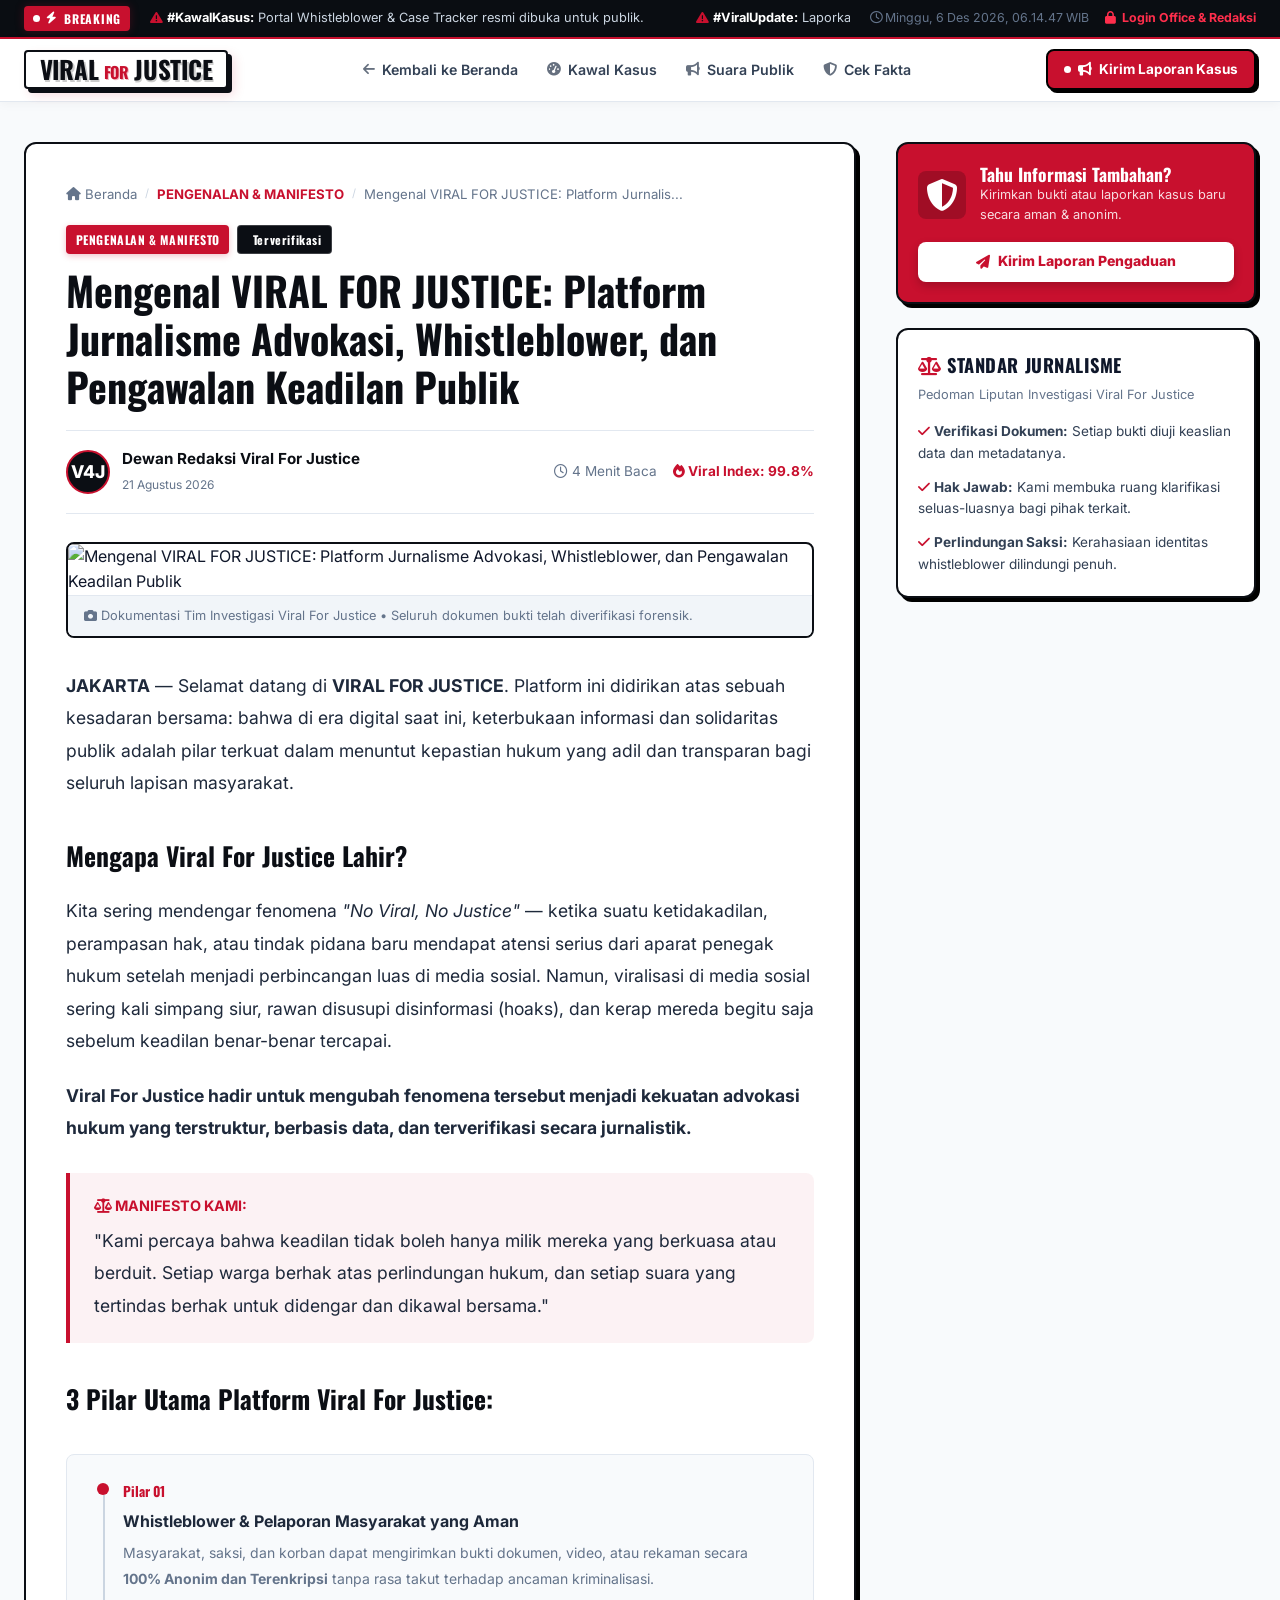
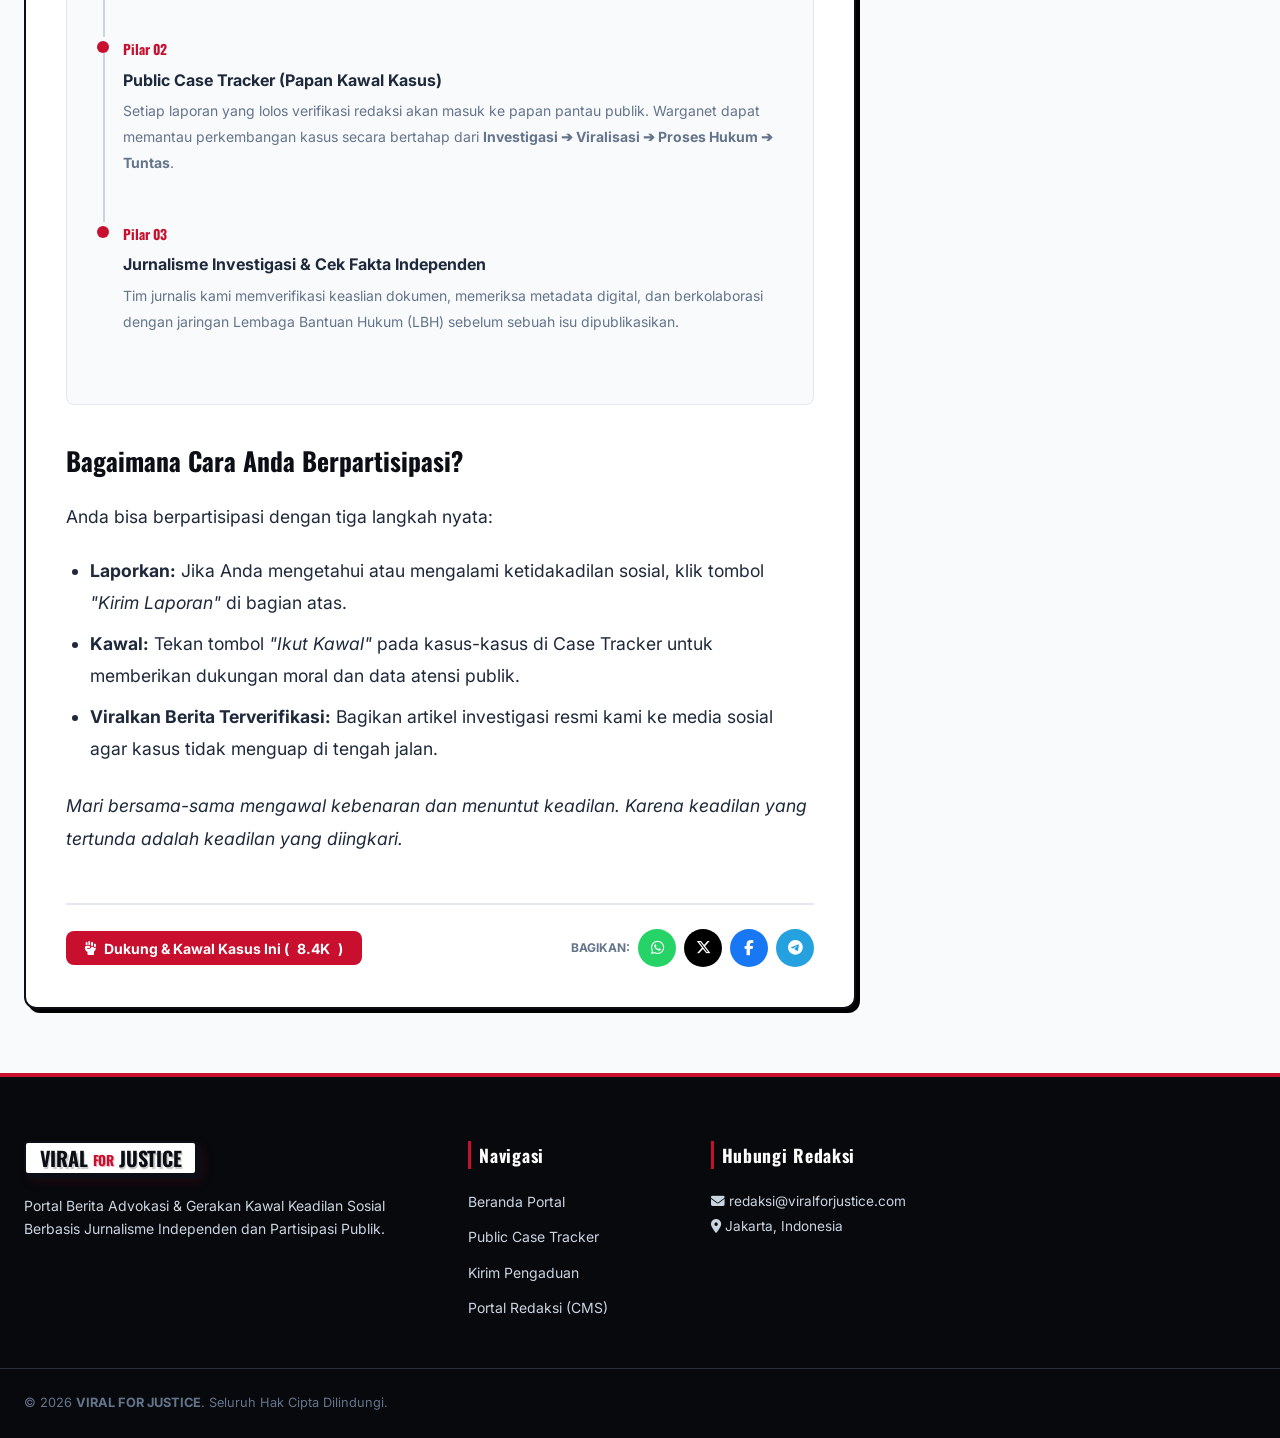
==== article.html @ a9af0575 "feat: Initial release Viral For Justice platform" ====
<!DOCTYPE html>
<html lang="id">
<head>
  <meta charset="UTF-8">
  <meta name="viewport" content="width=device-width, initial-scale=1.0">
  <meta id="metaDesc" name="description" content="VIRAL FOR JUSTICE - Platform Jurnalisme Advokasi dan Pengawalan Keadilan Publik.">
  <meta id="metaKeywords" name="keywords" content="viral for justice, berita hukum, kawal kasus, investigasi, keadilan">
  <meta name="robots" content="index, follow, max-image-preview:large">
  
  <!-- Open Graph / Social Sharing -->
  <meta id="ogTitle" property="og:title" content="Berita - VIRAL FOR JUSTICE">
  <meta id="ogDesc" property="og:description" content="Platform Jurnalisme Advokasi dan Pengawalan Keadilan Publik.">
  <meta id="ogImage" property="og:image" content="https://images.unsplash.com/photo-1589829545856-d10d557cf95f?auto=format&fit=crop&w=1200&q=80">
  <meta property="og:type" content="article">
  <meta id="ogUrl" property="og:url" content="https://viralforjustice.com/article.html">

  <title id="pageTitle">Memuat Berita... | VIRAL FOR JUSTICE</title>
  
  <!-- Google Fonts -->
  <link rel="preconnect" href="https://fonts.googleapis.com">
  <link rel="preconnect" href="https://fonts.gstatic.com" crossorigin>
  <link href="https://fonts.googleapis.com/css2?family=Cabinet+Grotesk:wght@800;900&family=Inter:wght@400;500;600;700&family=Oswald:wght@600;700&family=Space+Grotesk:wght@700&family=JetBrains+Mono:wght@500;700&display=swap" rel="stylesheet">
  
  <!-- FontAwesome Icons -->
  <link rel="stylesheet" href="https://cdnjs.cloudflare.com/ajax/libs/font-awesome/6.5.1/css/all.min.css">
  
  <!-- Custom Stylesheet -->
  <link rel="stylesheet" href="style.css">
  <style>
    /* Dedicated Single Article Page Styles */
    .article-page-layout {
      padding: 2.5rem 0 4rem;
    }
    .article-grid-container {
      display: grid;
      grid-template-columns: 1fr 360px;
      gap: 2.5rem;
      align-items: start;
    }
    .article-main-card {
      background: #FFFFFF;
      border: 2px solid var(--color-black);
      border-radius: var(--radius-lg);
      box-shadow: var(--shadow-3d);
      padding: 2.5rem;
      overflow: hidden;
    }
    .breadcrumb-row {
      display: flex;
      align-items: center;
      gap: 0.5rem;
      font-size: 0.825rem;
      color: var(--color-gray-500);
      margin-bottom: 1.25rem;
    }
    .breadcrumb-row a:hover { color: var(--color-crimson); }
    .breadcrumb-sep { font-size: 0.7rem; color: var(--color-gray-300); }
    
    .article-header h1 {
      font-family: var(--font-heading);
      font-size: 2.5rem;
      font-weight: 800;
      line-height: 1.2;
      color: var(--color-black);
      margin: 0.75rem 0 1.25rem;
    }
    .article-meta-bar {
      display: flex;
      flex-wrap: wrap;
      justify-content: space-between;
      align-items: center;
      padding: 1rem 0;
      border-top: 1px solid var(--color-light-border);
      border-bottom: 1px solid var(--color-light-border);
      margin-bottom: 1.75rem;
      gap: 1rem;
    }
    .author-badge {
      display: flex;
      align-items: center;
      gap: 0.75rem;
    }
    .author-avatar {
      width: 44px;
      height: 44px;
      border-radius: 50%;
      background: var(--color-black);
      color: #FFFFFF;
      display: flex;
      align-items: center;
      justify-content: center;
      font-weight: 800;
      font-size: 1.1rem;
      border: 2px solid var(--color-crimson);
    }
    .article-featured-media {
      margin-bottom: 2rem;
      border-radius: var(--radius-md);
      overflow: hidden;
      border: 2px solid var(--color-black);
    }
    .article-featured-media img {
      width: 100%;
      max-height: 520px;
      object-fit: cover;
    }
    .article-media-caption {
      background: var(--color-gray-100);
      padding: 0.6rem 1rem;
      font-size: 0.8rem;
      color: var(--color-gray-500);
      border-top: 1px solid var(--color-light-border);
    }
    .article-body-text {
      font-size: 1.1rem;
      line-height: 1.85;
      color: #1E293B;
    }
    .article-body-text p { margin-bottom: 1.35rem; }
    .article-body-text h3 {
      font-family: var(--font-heading);
      font-size: 1.6rem;
      font-weight: 700;
      color: var(--color-black);
      margin: 2rem 0 1rem;
    }
    .article-body-text ul {
      margin: 1rem 0 1.5rem 1.5rem;
    }
    .article-body-text li {
      margin-bottom: 0.5rem;
    }
    .article-action-footer {
      margin-top: 3rem;
      padding-top: 1.5rem;
      border-top: 2px solid var(--color-light-border);
      display: flex;
      justify-content: space-between;
      align-items: center;
      flex-wrap: wrap;
      gap: 1rem;
    }
    .share-pill-group {
      display: flex;
      align-items: center;
      gap: 0.5rem;
    }
    .btn-share-social {
      width: 38px;
      height: 38px;
      border-radius: 50%;
      display: flex;
      align-items: center;
      justify-content: center;
      color: #FFFFFF;
      font-size: 0.95rem;
      transition: var(--transition);
    }
    .btn-share-social.wa { background: #25D366; }
    .btn-share-social.x { background: #000000; }
    .btn-share-social.fb { background: #1877F2; }
    .btn-share-social.tg { background: #24A1DE; }
    .btn-share-social:hover { transform: scale(1.1); }

    @media (max-width: 1024px) {
      .article-grid-container { grid-template-columns: 1fr; }
      .article-header h1 { font-size: 1.85rem; }
      .article-main-card { padding: 1.5rem; }
    }
  </style>
  
  <!-- Dynamic JSON-LD Structured Data Container -->
  <script id="articleSchema" type="application/ld+json"></script>
</head>
<body>

  <!-- Top Announcement / Breaking Ticker -->
  <div class="top-bar">
    <div class="container top-bar-content">
      <div class="breaking-badge">
        <span class="live-pulse"></span>
        <i class="fa-solid fa-bolt"></i> BREAKING
      </div>
      <div class="ticker-wrapper">
        <div class="ticker-track" id="tickerTrack">
          <span class="ticker-item"><i class="fa-solid fa-triangle-exclamation text-crimson"></i> <strong>#KawalKasus:</strong> Portal Whistleblower & Case Tracker resmi dibuka untuk publik.</span>
          <span class="ticker-item"><i class="fa-solid fa-triangle-exclamation text-crimson"></i> <strong>#ViralUpdate:</strong> Laporkan dugaan pelanggaran hukum di sekitar Anda secara aman dan anonim.</span>
        </div>
      </div>
      <div class="top-bar-actions" style="display: flex; align-items: center; gap: 1rem;">
        <span class="date-time" id="liveDateTime"><i class="fa-regular fa-clock"></i> Memuat...</span>
        <a href="login.html" style="color: var(--color-crimson-light); font-weight: 700; display: inline-flex; align-items: center; gap: 0.35rem;">
          <i class="fa-solid fa-lock"></i> Login Office & Redaksi
        </a>
      </div>
    </div>
  </div>

  <!-- Main Navigation Header -->
  <header class="main-header">
    <div class="container header-container">
      <div class="header-left">
        <button class="mobile-toggle" id="mobileMenuBtn" aria-label="Buka Menu">
          <i class="fa-solid fa-bars-staggered"></i>
        </button>

        <a href="index.html" class="brand-logo" title="Kembali ke Beranda">
          <div class="logo-box-3d">
            <div class="logo-text">
              <span class="word-viral">VIRAL</span>
              <span class="word-for">FOR</span>
              <span class="word-justice">JUSTICE</span>
            </div>
          </div>
        </a>
      </div>

      <nav class="nav-menu" id="navMenu">
        <ul class="nav-list">
          <li><a href="index.html" class="nav-link"><i class="fa-solid fa-arrow-left"></i> Kembali ke Beranda</a></li>
          <li><a href="index.html#caseTrackerSection" class="nav-link"><i class="fa-solid fa-gauge-high"></i> Kawal Kasus</a></li>
          <li><a href="index.html#suaraWargaSection" class="nav-link"><i class="fa-solid fa-bullhorn"></i> Suara Publik</a></li>
          <li><a href="index.html#cekFaktaSection" class="nav-link"><i class="fa-solid fa-shield-halved"></i> Cek Fakta</a></li>
        </ul>
      </nav>

      <div class="header-right">
        <a href="index.html#suaraWargaSection" class="btn btn-report">
          <span class="pulse-dot"></span>
          <i class="fa-solid fa-bullhorn"></i> <span>Kirim Laporan Kasus</span>
        </a>
      </div>
    </div>
  </header>

  <!-- Single Article Main Section -->
  <main class="article-page-layout">
    <div class="container">
      <div class="article-grid-container">
        
        <!-- Left: Article Content -->
        <article class="article-main-card" id="articleContainer">
          
          <!-- Breadcrumb -->
          <div class="breadcrumb-row">
            <a href="index.html"><i class="fa-solid fa-house"></i> Beranda</a>
            <span class="breadcrumb-sep">/</span>
            <span id="breadcrumbCategory" class="text-crimson font-bold">Investigasi</span>
            <span class="breadcrumb-sep">/</span>
            <span id="breadcrumbTitle" class="text-muted">Memuat...</span>
          </div>

          <!-- Article Header -->
          <header class="article-header">
            <div style="display: flex; gap: 0.5rem; margin-bottom: 0.5rem;">
              <span class="badge-tag badge-red" id="articleCategoryBadge">LIPUTAN KHUSUS</span>
              <span class="badge-tag badge-black" id="articleUrgencyBadge"><i class="fa-solid fa-shield-check"></i> Terverifikasi</span>
            </div>
            <h1 id="articleTitle">Memuat Judul Berita...</h1>
          </header>

          <!-- Meta Author & Timestamp -->
          <div class="article-meta-bar">
            <div class="author-badge">
              <div class="author-avatar" id="authorAvatar">V4J</div>
              <div>
                <strong id="articleAuthor" style="color: var(--color-black); display: block; font-size: 0.95rem;">Tim Investigasi V4J</strong>
                <span class="text-xs text-muted" id="articleDate">21 Agustus 2026</span>
              </div>
            </div>
            <div style="display: flex; align-items: center; gap: 1rem; font-size: 0.85rem; color: var(--color-gray-500);">
              <span><i class="fa-regular fa-clock"></i> <span id="articleReadTime">5 Menit Baca</span></span>
              <span class="text-crimson font-bold"><i class="fa-solid fa-fire"></i> <span id="articleViralScore">Viral Index: 99%</span></span>
            </div>
          </div>

          <!-- Featured Main Image -->
          <div class="article-featured-media">
            <img id="articleImage" src="https://images.unsplash.com/photo-1589829545856-d10d557cf95f?auto=format&fit=crop&w=1200&q=80" alt="Foto Liputan Berita">
            <div class="article-media-caption">
              <i class="fa-solid fa-camera"></i> Dokumentasi Tim Investigasi Viral For Justice • Seluruh dokumen bukti telah diverifikasi forensik.
            </div>
          </div>

          <!-- Article Body -->
          <div class="article-body-text" id="articleBody">
            <p>Memuat isi artikel...</p>
          </div>

          <!-- Article Footer Action -->
          <div class="article-action-footer">
            <div style="display: flex; align-items: center; gap: 0.75rem;">
              <button class="btn btn-crimson" id="btnSupportArticle" onclick="handleSupportCurrentArticle()">
                <i class="fa-solid fa-hand-fist"></i> Dukung & Kawal Kasus Ini (<span id="supportCount">0</span>)
              </button>
            </div>

            <div class="share-pill-group">
              <span class="text-xs text-muted font-bold">BAGIKAN:</span>
              <a href="javascript:void(0)" class="btn-share-social wa" onclick="shareTo('wa')" title="Bagikan ke WhatsApp"><i class="fa-brands fa-whatsapp"></i></a>
              <a href="javascript:void(0)" class="btn-share-social x" onclick="shareTo('x')" title="Bagikan ke X / Twitter"><i class="fa-brands fa-x-twitter"></i></a>
              <a href="javascript:void(0)" class="btn-share-social fb" onclick="shareTo('fb')" title="Bagikan ke Facebook"><i class="fa-brands fa-facebook-f"></i></a>
              <a href="javascript:void(0)" class="btn-share-social tg" onclick="shareTo('tg')" title="Bagikan ke Telegram"><i class="fa-brands fa-telegram"></i></a>
            </div>
          </div>

        </article>

        <!-- Right: Sidebar -->
        <aside class="hero-sidebar">
          
          <!-- Whistleblower Card -->
          <div class="card whistleblower-banner">
            <div class="wb-content">
              <div class="wb-icon"><i class="fa-solid fa-shield-halved"></i></div>
              <div>
                <h4>Tahu Informasi Tambahan?</h4>
                <p>Kirimkan bukti atau laporkan kasus baru secara aman & anonim.</p>
              </div>
            </div>
            <a href="index.html#suaraWargaSection" class="btn btn-white-banner btn-block">
              <i class="fa-solid fa-paper-plane"></i> Kirim Laporan Pengaduan
            </a>
          </div>

          <!-- Redaksi Transparency Box -->
          <div class="card sidebar-box urgent-box">
            <div class="sidebar-header">
              <h3><i class="fa-solid fa-scale-balanced text-crimson"></i> STANDAR JURNALISME</h3>
            </div>
            <p class="sidebar-sub">Pedoman Liputan Investigasi Viral For Justice</p>
            <div style="font-size: 0.85rem; color: var(--color-gray-700); line-height: 1.6;">
              <p style="margin-bottom: 0.75rem;"><i class="fa-solid fa-check text-crimson"></i> <strong>Verifikasi Dokumen:</strong> Setiap bukti diuji keaslian data dan metadatanya.</p>
              <p style="margin-bottom: 0.75rem;"><i class="fa-solid fa-check text-crimson"></i> <strong>Hak Jawab:</strong> Kami membuka ruang klarifikasi seluas-luasnya bagi pihak terkait.</p>
              <p><i class="fa-solid fa-check text-crimson"></i> <strong>Perlindungan Saksi:</strong> Kerahasiaan identitas whistleblower dilindungi penuh.</p>
            </div>
          </div>

        </aside>

      </div>
    </div>
  </main>

  <!-- Footer -->
  <footer class="main-footer">
    <div class="container footer-container">
      <div class="footer-col brand-col">
        <div class="logo-box-3d small-logo">
          <div class="logo-text">
            <span class="word-viral">VIRAL</span>
            <span class="word-for">FOR</span>
            <span class="word-justice">JUSTICE</span>
          </div>
        </div>
        <p class="footer-tagline">
          Portal Berita Advokasi & Gerakan Kawal Keadilan Sosial Berbasis Jurnalisme Independen dan Partisipasi Publik.
        </p>
      </div>

      <div class="footer-col">
        <h4>Navigasi</h4>
        <ul>
          <li><a href="index.html">Beranda Portal</a></li>
          <li><a href="index.html#caseTrackerSection">Public Case Tracker</a></li>
          <li><a href="index.html#suaraWargaSection">Kirim Pengaduan</a></li>
          <li><a href="admin.html">Portal Redaksi (CMS)</a></li>
        </ul>
      </div>

      <div class="footer-col">
        <h4>Hubungi Redaksi</h4>
        <p class="footer-contact-info">
          <i class="fa-solid fa-envelope"></i> redaksi@viralforjustice.com<br>
          <i class="fa-solid fa-location-dot"></i> Jakarta, Indonesia
        </p>
      </div>
    </div>

    <div class="footer-bottom">
      <div class="container footer-bottom-inner">
        <p>&copy; 2026 <strong>VIRAL FOR JUSTICE</strong>. Seluruh Hak Cipta Dilindungi.</p>
      </div>
    </div>
  </footer>

  <!-- Toast Container -->
  <div id="toastContainer" class="toast-container"></div>

  <!-- Script Logic -->
  <script src="app.js"></script>
  <script>
    let currentArticleData = null;

    function loadSingleArticlePage() {
      // 1. Get article id from URL params
      const urlParams = new URLSearchParams(window.location.search);
      const articleId = parseInt(urlParams.get('id')) || 1;

      // 2. Load stored articles
      loadStoredData();

      // 3. Find target article
      currentArticleData = articlesData.find(a => a.id === articleId) || articlesData[0];

      if (!currentArticleData) return;

      // 4. Update Page Titles & SEO Meta Tags for Google
      document.title = `${currentArticleData.title} | VIRAL FOR JUSTICE`;
      document.getElementById('pageTitle').textContent = `${currentArticleData.title} | VIRAL FOR JUSTICE`;
      
      const metaDesc = document.getElementById('metaDesc');
      if (metaDesc) metaDesc.setAttribute('content', currentArticleData.excerpt);
      
      const ogTitle = document.getElementById('ogTitle');
      if (ogTitle) ogTitle.setAttribute('content', currentArticleData.title);
      
      const ogDesc = document.getElementById('ogDesc');
      if (ogDesc) ogDesc.setAttribute('content', currentArticleData.excerpt);

      const ogImage = document.getElementById('ogImage');
      if (ogImage) ogImage.setAttribute('content', currentArticleData.image);

      const ogUrl = document.getElementById('ogUrl');
      if (ogUrl) ogUrl.setAttribute('content', window.location.href);

      // 5. Inject Google News Schema.org JSON-LD
      const schemaScript = document.getElementById('articleSchema');
      if (schemaScript) {
        schemaScript.textContent = JSON.stringify({
          "@context": "https://schema.org",
          "@type": "NewsArticle",
          "headline": currentArticleData.title,
          "image": [currentArticleData.image],
          "datePublished": "2026-08-21T08:00:00+07:00",
          "dateModified": new Date().toISOString(),
          "author": [{
            "@type": "Person",
            "name": currentArticleData.author,
            "url": "https://viralforjustice.com/redaksi"
          }],
          "publisher": {
            "@type": "NewsMediaOrganization",
            "name": "VIRAL FOR JUSTICE",
            "logo": {
              "@type": "ImageObject",
              "url": "https://viralforjustice.com/logo.png"
            }
          },
          "description": currentArticleData.excerpt
        });
      }

      // 6. Render UI Elements
      document.getElementById('breadcrumbCategory').textContent = currentArticleData.categoryLabel;
      document.getElementById('breadcrumbTitle').textContent = currentArticleData.title.substring(0, 45) + '...';
      document.getElementById('articleCategoryBadge').textContent = currentArticleData.categoryLabel;
      document.getElementById('articleTitle').textContent = currentArticleData.title;
      document.getElementById('articleAuthor').textContent = currentArticleData.author;
      document.getElementById('articleDate').textContent = currentArticleData.date;
      document.getElementById('articleReadTime').textContent = currentArticleData.readTime;
      document.getElementById('articleViralScore').textContent = `Viral Index: ${currentArticleData.viralScore}`;
      document.getElementById('articleImage').src = currentArticleData.image;
      document.getElementById('articleImage').alt = currentArticleData.title;
      document.getElementById('articleBody').innerHTML = currentArticleData.content;
      document.getElementById('supportCount').textContent = formatNumber(currentArticleData.supports);
    }

    function handleSupportCurrentArticle() {
      if (currentArticleData) {
        currentArticleData.supports += 1;
        document.getElementById('supportCount').textContent = formatNumber(currentArticleData.supports);
        localStorage.setItem('v4j_custom_articles', JSON.stringify(articlesData));
        showToast('✊ Terima kasih telah mendukung dan mengawal keadilan kasus ini!');
      }
    }

    function shareTo(platform) {
      const url = encodeURIComponent(window.location.href);
      const text = encodeURIComponent(`[VIRAL FOR JUSTICE] ${currentArticleData.title}\nBaca laporan lengkap dan kawal bersama di sini: `);
      
      let shareUrl = '';
      if (platform === 'wa') {
        shareUrl = `https://api.whatsapp.com/send?text=${text}%20${url}`;
      } else if (platform === 'x') {
        shareUrl = `https://twitter.com/intent/tweet?text=${text}&url=${url}`;
      } else if (platform === 'fb') {
        shareUrl = `https://www.facebook.com/sharer/sharer.php?u=${url}`;
      } else if (platform === 'tg') {
        shareUrl = `https://t.me/share/url?url=${url}&text=${text}`;
      }

      window.open(shareUrl, '_blank', 'width=600,height=400');
    }

    document.addEventListener('DOMContentLoaded', () => {
      loadSingleArticlePage();
    });
  </script>
</body>
</html>
---- style.css ----
/* ==========================================================================
   VIRAL FOR JUSTICE - OFFICIAL DESIGN SYSTEM & STYLESHEET
   Palette: Crimson Red (#C8102E), Bold White (#FFFFFF), Deep Black (#0B0E14)
   ========================================================================== */

:root {
  /* Brand Core Colors */
  --color-crimson: #C8102E;
  --color-crimson-dark: #990B22;
  --color-crimson-light: #FF2E4C;
  --color-crimson-glow: rgba(200, 16, 46, 0.25);
  
  --color-black: #0B0E14;
  --color-black-card: #141821;
  --color-black-elevated: #1B202C;
  --color-black-border: #262D3D;
  
  --color-white: #FFFFFF;
  --color-light-bg: #F8FAFC;
  --color-light-card: #FFFFFF;
  --color-light-border: #E2E8F0;
  
  --color-gray-100: #F1F5F9;
  --color-gray-300: #CBD5E1;
  --color-gray-500: #64748B;
  --color-gray-700: #334155;
  --color-gray-900: #0F172A;

  /* Status Colors */
  --status-yellow: #EAB308;
  --status-yellow-bg: rgba(234, 179, 8, 0.15);
  --status-red: #EF4444;
  --status-red-bg: rgba(239, 68, 68, 0.15);
  --status-blue: #3B82F6;
  --status-blue-bg: rgba(59, 130, 246, 0.15);
  --status-green: #10B981;
  --status-green-bg: rgba(16, 185, 129, 0.15);

  /* Typography */
  --font-heading: 'Oswald', 'Space Grotesk', -apple-system, sans-serif;
  --font-body: 'Inter', -apple-system, BlinkMacSystemFont, 'Segoe UI', Roboto, sans-serif;
  
  /* Shadows */
  --shadow-sm: 0 1px 2px 0 rgba(0, 0, 0, 0.05);
  --shadow-md: 0 4px 6px -1px rgba(0, 0, 0, 0.1), 0 2px 4px -1px rgba(0, 0, 0, 0.06);
  --shadow-lg: 0 10px 15px -3px rgba(0, 0, 0, 0.15), 0 4px 6px -2px rgba(0, 0, 0, 0.05);
  --shadow-xl: 0 20px 25px -5px rgba(0, 0, 0, 0.2), 0 10px 10px -5px rgba(0, 0, 0, 0.04);
  --shadow-3d: 4px 4px 0px #000000;
  --shadow-3d-red: 4px 4px 0px var(--color-crimson);
  
  --radius-sm: 4px;
  --radius-md: 8px;
  --radius-lg: 12px;
  --radius-full: 9999px;
  
  --transition: all 0.2s cubic-bezier(0.4, 0, 0.2, 1);
}

/* Base Reset */
*, *::before, *::after {
  box-sizing: border-box;
  margin: 0;
  padding: 0;
}

html {
  scroll-behavior: smooth;
  font-size: 16px;
}

body {
  font-family: var(--font-body);
  background-color: var(--color-light-bg);
  color: var(--color-gray-900);
  line-height: 1.6;
  -webkit-font-smoothing: antialiased;
}

img {
  max-width: 100%;
  height: auto;
  display: block;
}

a {
  color: inherit;
  text-decoration: none;
}

button, input, select, textarea {
  font-family: inherit;
  font-size: inherit;
}

.container {
  width: 100%;
  max-width: 1440px;
  margin-left: auto;
  margin-right: auto;
  padding-left: 1.5rem;
  padding-right: 1.5rem;
}

/* Helper Utilities */
.text-crimson { color: var(--color-crimson) !important; }
.text-white { color: var(--color-white) !important; }
.text-black { color: var(--color-black) !important; }
.text-muted { color: var(--color-gray-500) !important; }
.bg-crimson { background-color: var(--color-crimson) !important; }
.bg-black { background-color: var(--color-black) !important; }
.font-bold { font-weight: 700 !important; }
.text-xs { font-size: 0.75rem !important; }
.text-sm { font-size: 0.875rem !important; }
.text-xl { font-size: 1.25rem !important; }
.text-2xl { font-size: 1.5rem !important; }
.text-3xl { font-size: 1.875rem !important; }
.text-5xl { font-size: 3rem !important; }
.mt-2 { margin-top: 0.5rem; }
.mt-3 { margin-top: 0.75rem; }
.mt-4 { margin-top: 1rem; }
.mt-6 { margin-top: 1.5rem; }
.p-8 { padding: 2rem !important; }
.hidden { display: none !important; }

/* ==========================================================================
   1. TOP BAR / BREAKING TICKER
   ========================================================================== */
.top-bar {
  background-color: #0A0D12;
  color: var(--color-white);
  border-bottom: 2px solid var(--color-crimson);
  font-size: 0.8rem;
  padding: 0.35rem 0;
}

.top-bar-content {
  display: flex;
  align-items: center;
  gap: 1.25rem;
}

.breaking-badge {
  background: var(--color-crimson);
  color: var(--color-white);
  padding: 0.2rem 0.55rem;
  font-weight: 900;
  font-family: var(--font-heading);
  font-size: 0.75rem;
  letter-spacing: 0.06em;
  display: inline-flex;
  align-items: center;
  gap: 0.4rem;
  border-radius: var(--radius-sm);
  white-space: nowrap;
  flex-shrink: 0;
  box-shadow: 0 0 10px var(--color-crimson-glow);
}

.live-pulse {
  width: 7px;
  height: 7px;
  background: #FFFFFF;
  border-radius: 50%;
  display: inline-block;
  animation: pulse-dot 1.5s infinite;
}

@keyframes pulse-dot {
  0% { transform: scale(0.9); opacity: 0.7; }
  50% { transform: scale(1.3); opacity: 1; box-shadow: 0 0 6px #FFFFFF; }
  100% { transform: scale(0.9); opacity: 0.7; }
}

.ticker-wrapper {
  flex: 1;
  overflow: hidden;
  position: relative;
  white-space: nowrap;
}

.ticker-track {
  display: inline-block;
  white-space: nowrap;
  animation: ticker-slide 28s linear infinite;
}

.ticker-track:hover {
  animation-play-state: paused;
}

.ticker-item {
  margin-right: 3rem;
  color: var(--color-gray-300);
  white-space: nowrap;
}

.ticker-item strong {
  color: var(--color-white);
}

@keyframes ticker-slide {
  0% { transform: translateX(0); }
  100% { transform: translateX(-50%); }
}

.top-bar-actions {
  color: var(--color-gray-500);
  font-size: 0.775rem;
  white-space: nowrap;
  flex-shrink: 0;
}

/* ==========================================================================
   2. MAIN HEADER & 3D LOGO
   ========================================================================== */
.main-header {
  background: #FFFFFF;
  border-bottom: 1px solid var(--color-light-border);
  position: sticky;
  top: 0;
  z-index: 100;
  box-shadow: 0 2px 10px rgba(0, 0, 0, 0.04);
}

.header-container {
  display: flex;
  align-items: center;
  justify-content: space-between;
  padding-top: 0.65rem;
  padding-bottom: 0.65rem;
  gap: 1.5rem;
  flex-wrap: nowrap;
}

.header-left {
  display: flex;
  align-items: center;
  gap: 0.75rem;
  flex-shrink: 0;
}

/* 3D LOGO BADGE (Exact match to official Logo identity) */
.brand-logo {
  display: inline-block;
  text-decoration: none;
  flex-shrink: 0;
  white-space: nowrap;
}

.logo-box-3d {
  position: relative;
  background: #FFFFFF;
  border: 2.5px solid #0B0E14;
  padding: 0.3rem 0.85rem;
  border-radius: 4px;
  box-shadow: 4px 4px 0px #0B0E14, 6px 6px 12px rgba(200, 16, 46, 0.15);
  display: inline-flex;
  align-items: center;
  white-space: nowrap;
  transition: var(--transition);
}

.logo-box-3d:hover {
  transform: translateY(-2px);
  box-shadow: 5px 5px 0px var(--color-crimson), 8px 8px 16px rgba(0, 0, 0, 0.18);
}

.logo-text {
  font-family: 'Oswald', 'Cabinet Grotesk', sans-serif;
  font-weight: 900;
  line-height: 1;
  letter-spacing: -0.01em;
  display: inline-flex;
  align-items: baseline;
  gap: 0.3rem;
  white-space: nowrap;
}

.word-viral {
  font-size: 1.55rem;
  color: #0B0E14;
  text-shadow: 1.5px 1.5px 0px rgba(0,0,0,0.2);
}

.word-for {
  font-size: 1rem;
  color: var(--color-crimson);
  font-weight: 900;
  text-shadow: 1px 1px 0px rgba(200, 16, 46, 0.3);
  transform: translateY(-1px);
}

.word-justice {
  font-size: 1.55rem;
  color: #0B0E14;
  text-shadow: 1.5px 1.5px 0px rgba(0,0,0,0.2);
}

.small-logo .word-viral, .small-logo .word-justice {
  font-size: 1.25rem;
}
.small-logo .word-for {
  font-size: 0.85rem;
}

/* Navigation Menu */
.nav-menu {
  display: flex;
  align-items: center;
  flex-shrink: 0;
}

.nav-list {
  display: flex;
  list-style: none;
  gap: 0.35rem;
  align-items: center;
  flex-wrap: nowrap;
  margin: 0;
  padding: 0;
}

.nav-link {
  font-size: 0.885rem;
  font-weight: 600;
  color: var(--color-gray-700);
  padding: 0.45rem 0.75rem;
  border-radius: var(--radius-sm);
  display: inline-flex;
  align-items: center;
  gap: 0.4rem;
  white-space: nowrap;
  flex-shrink: 0;
  line-height: 1.2;
  transition: var(--transition);
}

.nav-link i {
  font-size: 0.85rem;
  opacity: 0.75;
}

.nav-link:hover {
  color: var(--color-crimson);
  background-color: var(--color-gray-100);
}

.nav-link.active {
  color: var(--color-crimson);
  background-color: rgba(200, 16, 46, 0.08);
  font-weight: 700;
}

.badge-count {
  background: var(--color-crimson);
  color: var(--color-white);
  font-size: 0.65rem;
  font-weight: 800;
  padding: 0.1rem 0.4rem;
  border-radius: var(--radius-full);
  display: inline-block;
  line-height: 1;
}

/* Header Right (Search + CTA Button) */
.header-right {
  display: flex;
  align-items: center;
  gap: 0.75rem;
  flex-shrink: 0;
}

.search-box {
  display: flex;
  align-items: center;
  background: var(--color-gray-100);
  border: 1.5px solid var(--color-light-border);
  border-radius: var(--radius-full);
  padding: 0.35rem 0.85rem;
  width: 190px;
  flex-shrink: 0;
  transition: var(--transition);
}

.search-box .search-icon {
  color: var(--color-gray-500);
  font-size: 0.8rem;
  margin-right: 0.45rem;
  flex-shrink: 0;
}

.search-box:focus-within {
  border-color: var(--color-crimson);
  background: #FFFFFF;
  width: 220px;
  box-shadow: 0 0 0 3px var(--color-crimson-glow);
}

.search-box input {
  border: none;
  background: transparent;
  outline: none;
  font-size: 0.825rem;
  width: 100%;
  color: var(--color-gray-900);
}

.mobile-toggle {
  display: none;
  background: none;
  border: none;
  font-size: 1.35rem;
  color: var(--color-black);
  cursor: pointer;
  padding: 0.25rem;
}

/* Buttons */
.btn {
  display: inline-flex;
  align-items: center;
  justify-content: center;
  gap: 0.5rem;
  font-weight: 700;
  font-size: 0.875rem;
  padding: 0.55rem 1.15rem;
  border-radius: var(--radius-md);
  border: none;
  cursor: pointer;
  white-space: nowrap;
  flex-shrink: 0;
  transition: var(--transition);
  text-decoration: none;
}

.btn-report {
  background: var(--color-crimson);
  color: var(--color-white);
  box-shadow: 3px 3px 0px #000000;
  border: 2px solid #000000;
  padding: 0.48rem 1rem;
  font-size: 0.85rem;
  white-space: nowrap;
  flex-shrink: 0;
  display: inline-flex;
  align-items: center;
  gap: 0.45rem;
}

.btn-report:hover {
  transform: translate(-1px, -1px);
  box-shadow: 4px 4px 0px #000000;
  background: var(--color-crimson-light);
}

.pulse-dot {
  width: 7px;
  height: 7px;
  background: #FFFFFF;
  border-radius: 50%;
  display: inline-block;
  animation: pulse-dot 1s infinite;
  flex-shrink: 0;
}

.btn-crimson {
  background: var(--color-crimson);
  color: var(--color-white);
}
.btn-crimson:hover {
  background: var(--color-crimson-dark);
}

.btn-outline-dark {
  background: transparent;
  color: var(--color-black);
  border: 2px solid var(--color-black);
}
.btn-outline-dark:hover {
  background: var(--color-black);
  color: var(--color-white);
}

.btn-outline-white {
  background: transparent;
  color: var(--color-white);
  border: 1.5px solid rgba(255, 255, 255, 0.4);
}
.btn-outline-white:hover {
  background: rgba(255, 255, 255, 0.1);
  border-color: #FFFFFF;
}

.btn-white-banner {
  background: #FFFFFF;
  color: var(--color-crimson);
  font-weight: 800;
  box-shadow: 0 4px 10px rgba(0, 0, 0, 0.2);
}
.btn-white-banner:hover {
  background: var(--color-gray-100);
  transform: translateY(-2px);
}

.btn-secondary {
  background: var(--color-gray-100);
  color: var(--color-gray-700);
}
.btn-secondary:hover {
  background: var(--color-gray-300);
}

.btn-block {
  width: 100%;
}

.btn-sm-outline {
  padding: 0.35rem 0.75rem;
  font-size: 0.8rem;
  border: 1.5px solid var(--color-crimson);
  color: var(--color-crimson);
  background: transparent;
  border-radius: var(--radius-sm);
  cursor: pointer;
  font-weight: 700;
}
.btn-sm-outline:hover {
  background: var(--color-crimson);
  color: #FFFFFF;
}

/* ==========================================================================
   3. CATEGORY STRIP / CHIPS
   ========================================================================== */
.category-strip {
  background: #FFFFFF;
  border-bottom: 1px solid var(--color-light-border);
  padding: 0.5rem 0;
}

.category-container {
  display: flex;
  align-items: center;
  gap: 1rem;
  overflow-x: auto;
  scrollbar-width: none;
}
.category-container::-webkit-scrollbar { display: none; }

.tags-label {
  font-family: var(--font-heading);
  font-size: 0.85rem;
  font-weight: 700;
  letter-spacing: 0.05em;
  color: var(--color-black);
  white-space: nowrap;
}

.category-chips {
  display: flex;
  gap: 0.5rem;
  white-space: nowrap;
}

.chip {
  background: var(--color-gray-100);
  border: 1px solid var(--color-light-border);
  color: var(--color-gray-700);
  padding: 0.3rem 0.85rem;
  border-radius: var(--radius-full);
  font-size: 0.825rem;
  font-weight: 600;
  cursor: pointer;
  transition: var(--transition);
  display: inline-flex;
  align-items: center;
  gap: 0.35rem;
}

.chip:hover {
  background: var(--color-gray-300);
  color: var(--color-black);
}

.chip.active {
  background: var(--color-black);
  color: var(--color-white);
  border-color: var(--color-black);
  box-shadow: 2px 2px 0px var(--color-crimson);
}

/* ==========================================================================
   4. HERO SECTION & FEATURED ARTICLE
   ========================================================================== */
.hero-section {
  padding: 2rem 0;
}

.hero-grid {
  display: grid;
  grid-template-columns: 1fr 380px;
  gap: 1.75rem;
}

.featured-card {
  background: #FFFFFF;
  border: 2px solid var(--color-black);
  border-radius: var(--radius-lg);
  overflow: hidden;
  box-shadow: var(--shadow-3d);
  display: flex;
  flex-direction: column;
  transition: var(--transition);
}

.featured-card:hover {
  transform: translateY(-3px);
  box-shadow: 6px 6px 0px var(--color-crimson);
}

.featured-image-wrapper {
  position: relative;
  height: 380px;
  overflow: hidden;
  background: var(--color-black);
}

.featured-img {
  width: 100%;
  height: 100%;
  object-fit: cover;
  transition: transform 0.5s ease;
}

.featured-card:hover .featured-img {
  transform: scale(1.03);
}

.image-overlay {
  position: absolute;
  inset: 0;
  background: linear-gradient(180deg, rgba(0,0,0,0.1) 0%, rgba(0,0,0,0.85) 100%);
}

.featured-badges {
  position: absolute;
  top: 1rem;
  left: 1rem;
  display: flex;
  gap: 0.5rem;
  z-index: 2;
}

.badge-tag {
  font-family: var(--font-heading);
  font-size: 0.75rem;
  font-weight: 700;
  padding: 0.25rem 0.6rem;
  border-radius: var(--radius-sm);
  letter-spacing: 0.05em;
  display: flex;
  align-items: center;
  gap: 0.3rem;
}

.badge-red {
  background: var(--color-crimson);
  color: var(--color-white);
  box-shadow: 0 2px 6px var(--color-crimson-glow);
}

.badge-black {
  background: var(--color-black);
  color: var(--color-white);
  border: 1px solid rgba(255,255,255,0.2);
}

.viral-meter-pill {
  position: absolute;
  bottom: 1rem;
  left: 1rem;
  background: rgba(11, 14, 20, 0.9);
  backdrop-filter: blur(8px);
  border: 1px solid rgba(255, 255, 255, 0.2);
  border-left: 4px solid var(--color-crimson);
  padding: 0.5rem 0.9rem;
  border-radius: var(--radius-md);
  display: flex;
  align-items: center;
  gap: 0.6rem;
  z-index: 2;
  color: var(--color-white);
}

.viral-icon {
  font-size: 1.4rem;
  animation: flame 1s ease-in-out infinite alternate;
}

@keyframes flame {
  0% { transform: scale(1); }
  100% { transform: scale(1.2) rotate(5deg); }
}

.viral-info {
  display: flex;
  flex-direction: column;
}

.viral-score {
  font-family: var(--font-heading);
  font-weight: 700;
  font-size: 0.875rem;
  letter-spacing: 0.05em;
  color: #FF4D6D;
}

.viral-sub {
  font-size: 0.725rem;
  color: var(--color-gray-300);
}

.featured-content {
  padding: 1.5rem;
  display: flex;
  flex-direction: column;
  flex: 1;
}

.meta-row {
  display: flex;
  flex-wrap: wrap;
  gap: 1rem;
  font-size: 0.8rem;
  color: var(--color-gray-500);
  margin-bottom: 0.75rem;
}

.meta-item {
  display: flex;
  align-items: center;
  gap: 0.35rem;
}

.featured-title {
  font-family: var(--font-heading);
  font-size: 1.85rem;
  font-weight: 700;
  line-height: 1.25;
  color: var(--color-black);
  margin-bottom: 0.75rem;
  cursor: pointer;
  transition: var(--transition);
}

.featured-title:hover {
  color: var(--color-crimson);
}

.featured-excerpt {
  color: var(--color-gray-700);
  font-size: 0.95rem;
  margin-bottom: 1.5rem;
  display: -webkit-box;
  -webkit-line-clamp: 3;
  -webkit-box-orient: vertical;
  overflow: hidden;
}

.featured-footer {
  margin-top: auto;
  display: flex;
  gap: 0.75rem;
  flex-wrap: wrap;
}

/* Sidebar Box */
.hero-sidebar {
  display: flex;
  flex-direction: column;
  gap: 1.5rem;
}

.card {
  background: #FFFFFF;
  border: 2px solid var(--color-black);
  border-radius: var(--radius-lg);
  box-shadow: var(--shadow-3d);
}

.urgent-box {
  padding: 1.25rem;
}

.sidebar-header {
  display: flex;
  align-items: center;
  justify-content: space-between;
  margin-bottom: 0.35rem;
}

.sidebar-header h3 {
  font-family: var(--font-heading);
  font-size: 1.15rem;
  font-weight: 700;
  letter-spacing: 0.03em;
}

.live-dot {
  background: var(--color-crimson);
  color: #FFFFFF;
  font-size: 0.65rem;
  font-weight: 800;
  padding: 0.15rem 0.4rem;
  border-radius: var(--radius-sm);
}

.sidebar-sub {
  font-size: 0.8rem;
  color: var(--color-gray-500);
  margin-bottom: 1rem;
}

.urgent-list {
  display: flex;
  flex-direction: column;
  gap: 0.85rem;
}

.urgent-item {
  display: flex;
  gap: 0.75rem;
  padding: 0.75rem;
  background: var(--color-light-bg);
  border: 1px solid var(--color-light-border);
  border-radius: var(--radius-md);
  cursor: pointer;
  transition: var(--transition);
}

.urgent-item:hover {
  background: #FFFFFF;
  border-color: var(--color-crimson);
  transform: translateX(3px);
}

.urgent-number {
  font-family: var(--font-heading);
  font-size: 1.35rem;
  font-weight: 800;
  color: var(--color-crimson);
  line-height: 1;
}

.urgent-info {
  flex: 1;
}

.urgent-tag {
  font-size: 0.685rem;
  font-weight: 800;
  color: var(--color-gray-500);
  letter-spacing: 0.05em;
  display: block;
  margin-bottom: 0.2rem;
}

.urgent-info h4 {
  font-size: 0.875rem;
  font-weight: 700;
  line-height: 1.35;
  color: var(--color-black);
  margin-bottom: 0.4rem;
}

.progress-bar-wrap {
  width: 100%;
  height: 5px;
  background: var(--color-gray-300);
  border-radius: var(--radius-full);
  overflow: hidden;
  margin-bottom: 0.35rem;
}

.progress-bar-fill {
  height: 100%;
  background: linear-gradient(90deg, var(--color-crimson), #FF4D6D);
  border-radius: var(--radius-full);
}

.urgent-meta {
  display: flex;
  justify-content: space-between;
  font-size: 0.725rem;
  color: var(--color-gray-700);
}

/* Whistleblower Banner Card */
.whistleblower-banner {
  background: var(--color-crimson);
  color: var(--color-white);
  border: 2px solid var(--color-black);
  padding: 1.25rem;
  box-shadow: 4px 4px 0px #000000;
}

.wb-content {
  display: flex;
  gap: 0.85rem;
  align-items: center;
  margin-bottom: 1rem;
}

.wb-icon {
  font-size: 2rem;
  background: rgba(0, 0, 0, 0.2);
  width: 48px;
  height: 48px;
  display: flex;
  align-items: center;
  justify-content: center;
  border-radius: var(--radius-md);
  flex-shrink: 0;
}

.wb-content h4 {
  font-family: var(--font-heading);
  font-size: 1.1rem;
  font-weight: 700;
  line-height: 1.2;
}

.wb-content p {
  font-size: 0.8rem;
  color: rgba(255, 255, 255, 0.85);
}

/* ==========================================================================
   5. CASE TRACKER SECTION (KAWAL KASUS)
   ========================================================================== */
.section-tracker {
  background: #0B0E14;
  color: var(--color-white);
  padding: 3.5rem 0;
  border-top: 3px solid var(--color-crimson);
  border-bottom: 3px solid var(--color-crimson);
  position: relative;
}

.section-header {
  display: flex;
  flex-direction: column;
  gap: 1.5rem;
  margin-bottom: 2rem;
}

.section-pill {
  background: var(--color-crimson);
  color: #FFFFFF;
  font-family: var(--font-heading);
  font-size: 0.75rem;
  font-weight: 800;
  letter-spacing: 0.08em;
  padding: 0.25rem 0.7rem;
  border-radius: var(--radius-sm);
  display: inline-flex;
  align-items: center;
  gap: 0.35rem;
  margin-bottom: 0.5rem;
}

.section-title {
  font-family: var(--font-heading);
  font-size: 2.2rem;
  font-weight: 700;
  letter-spacing: -0.01em;
  color: #FFFFFF;
  line-height: 1.2;
}

.section-desc {
  color: var(--color-gray-300);
  font-size: 0.95rem;
  max-width: 650px;
}

.tracker-filter-tabs {
  display: flex;
  gap: 0.5rem;
  flex-wrap: wrap;
}

.tracker-tab {
  background: var(--color-black-card);
  border: 1px solid var(--color-black-border);
  color: var(--color-gray-300);
  font-size: 0.85rem;
  font-weight: 600;
  padding: 0.5rem 1rem;
  border-radius: var(--radius-md);
  cursor: pointer;
  transition: var(--transition);
}

.tracker-tab:hover {
  background: var(--color-black-elevated);
  color: #FFFFFF;
}

.tracker-tab.active {
  background: var(--color-crimson);
  color: #FFFFFF;
  border-color: var(--color-crimson);
  box-shadow: 0 0 12px var(--color-crimson-glow);
}

/* Tracker Grid */
.tracker-grid {
  display: grid;
  grid-template-columns: repeat(auto-fill, minmax(360px, 1fr));
  gap: 1.5rem;
}

.tracker-card {
  background: var(--color-black-card);
  border: 1px solid var(--color-black-border);
  border-radius: var(--radius-lg);
  padding: 1.25rem;
  display: flex;
  flex-direction: column;
  position: relative;
  transition: var(--transition);
}

.tracker-card:hover {
  border-color: var(--color-crimson);
  transform: translateY(-3px);
  box-shadow: 0 8px 24px rgba(0, 0, 0, 0.4);
}

.tc-header {
  display: flex;
  justify-content: space-between;
  align-items: flex-start;
  gap: 0.75rem;
  margin-bottom: 0.75rem;
}

.tc-id {
  font-family: 'JetBrains Mono', monospace;
  font-size: 0.75rem;
  color: var(--color-gray-500);
}

.tc-status-badge {
  font-size: 0.75rem;
  font-weight: 700;
  padding: 0.25rem 0.6rem;
  border-radius: var(--radius-sm);
  display: inline-flex;
  align-items: center;
  gap: 0.35rem;
}

.tc-status-badge.status-investigasi {
  background: var(--status-yellow-bg);
  color: var(--status-yellow);
  border: 1px solid var(--status-yellow);
}

.tc-status-badge.status-viral {
  background: var(--status-red-bg);
  color: #FF4D6D;
  border: 1px solid var(--color-crimson);
}

.tc-status-badge.status-hukum {
  background: var(--status-blue-bg);
  color: #60A5FA;
  border: 1px solid var(--status-blue);
}

.tc-status-badge.status-tuntas {
  background: var(--status-green-bg);
  color: #34D399;
  border: 1px solid var(--status-green);
}

.tc-title {
  font-size: 1.05rem;
  font-weight: 700;
  line-height: 1.35;
  color: #FFFFFF;
  margin-bottom: 0.75rem;
  cursor: pointer;
}

.tc-title:hover {
  color: var(--color-crimson-light);
}

.tc-desc {
  font-size: 0.85rem;
  color: var(--color-gray-300);
  margin-bottom: 1rem;
  display: -webkit-box;
  -webkit-line-clamp: 2;
  -webkit-box-orient: vertical;
  overflow: hidden;
}

/* Step Pipeline Tracker */
.tc-pipeline {
  display: flex;
  align-items: center;
  justify-content: space-between;
  margin-bottom: 1rem;
  padding: 0.75rem 0;
  border-top: 1px dashed var(--color-black-border);
  border-bottom: 1px dashed var(--color-black-border);
  position: relative;
}

.pipe-step {
  display: flex;
  flex-direction: column;
  align-items: center;
  gap: 0.25rem;
  font-size: 0.65rem;
  color: var(--color-gray-500);
  z-index: 1;
}

.pipe-dot {
  width: 16px;
  height: 16px;
  border-radius: 50%;
  background: var(--color-black-elevated);
  border: 2px solid var(--color-gray-500);
  display: flex;
  align-items: center;
  justify-content: center;
  font-size: 0.5rem;
}

.pipe-step.completed .pipe-dot {
  background: var(--color-crimson);
  border-color: var(--color-crimson);
  color: #FFFFFF;
}

.pipe-step.completed {
  color: #FFFFFF;
  font-weight: 700;
}

.tc-footer {
  display: flex;
  justify-content: space-between;
  align-items: center;
  margin-top: auto;
  font-size: 0.775rem;
  color: var(--color-gray-500);
}

.btn-kawal-action {
  background: transparent;
  border: 1px solid var(--color-crimson);
  color: var(--color-crimson-light);
  font-size: 0.775rem;
  font-weight: 700;
  padding: 0.35rem 0.75rem;
  border-radius: var(--radius-sm);
  cursor: pointer;
  transition: var(--transition);
}

.btn-kawal-action:hover {
  background: var(--color-crimson);
  color: #FFFFFF;
}

/* ==========================================================================
   6. NEWS GRID SECTION
   ========================================================================== */
.section-news {
  padding: 3.5rem 0;
}

.section-header-compact {
  display: flex;
  justify-content: space-between;
  align-items: flex-end;
  margin-bottom: 2rem;
  border-bottom: 2px solid var(--color-black);
  padding-bottom: 1rem;
}

.section-header-compact .section-title {
  color: var(--color-black);
  font-size: 2rem;
}

.results-text {
  font-size: 0.875rem;
  color: var(--color-gray-500);
  font-weight: 600;
}

.news-grid {
  display: grid;
  grid-template-columns: repeat(auto-fill, minmax(340px, 1fr));
  gap: 1.75rem;
}

.news-card {
  background: #FFFFFF;
  border: 2px solid var(--color-black);
  border-radius: var(--radius-lg);
  overflow: hidden;
  box-shadow: var(--shadow-3d);
  display: flex;
  flex-direction: column;
  transition: var(--transition);
}

.news-card:hover {
  transform: translateY(-4px);
  box-shadow: 6px 6px 0px var(--color-crimson);
}

.news-card-img-wrap {
  position: relative;
  height: 200px;
  background: var(--color-black);
  overflow: hidden;
}

.news-card-img {
  width: 100%;
  height: 100%;
  object-fit: cover;
  transition: transform 0.4s ease;
}

.news-card:hover .news-card-img {
  transform: scale(1.05);
}

.news-category-badge {
  position: absolute;
  top: 0.75rem;
  left: 0.75rem;
  background: var(--color-black);
  color: #FFFFFF;
  font-family: var(--font-heading);
  font-size: 0.7rem;
  font-weight: 700;
  padding: 0.2rem 0.5rem;
  border-radius: var(--radius-sm);
  letter-spacing: 0.05em;
  border: 1px solid rgba(255, 255, 255, 0.2);
}

.news-viral-pill {
  position: absolute;
  bottom: 0.75rem;
  right: 0.75rem;
  background: rgba(200, 16, 46, 0.95);
  color: #FFFFFF;
  font-size: 0.7rem;
  font-weight: 800;
  padding: 0.2rem 0.5rem;
  border-radius: var(--radius-sm);
  display: flex;
  align-items: center;
  gap: 0.3rem;
}

.news-card-body {
  padding: 1.25rem;
  display: flex;
  flex-direction: column;
  flex: 1;
}

.news-meta {
  display: flex;
  justify-content: space-between;
  font-size: 0.775rem;
  color: var(--color-gray-500);
  margin-bottom: 0.6rem;
}

.news-title {
  font-family: var(--font-heading);
  font-size: 1.25rem;
  font-weight: 700;
  line-height: 1.3;
  color: var(--color-black);
  margin-bottom: 0.6rem;
  cursor: pointer;
  transition: var(--transition);
}

.news-title:hover {
  color: var(--color-crimson);
}

.news-excerpt {
  font-size: 0.875rem;
  color: var(--color-gray-700);
  margin-bottom: 1.25rem;
  display: -webkit-box;
  -webkit-line-clamp: 3;
  -webkit-box-orient: vertical;
  overflow: hidden;
}

.news-card-footer {
  margin-top: auto;
  padding-top: 0.75rem;
  border-top: 1px solid var(--color-light-border);
  display: flex;
  justify-content: space-between;
  align-items: center;
}

.read-btn {
  color: var(--color-crimson);
  font-weight: 700;
  font-size: 0.85rem;
  background: none;
  border: none;
  cursor: pointer;
  display: flex;
  align-items: center;
  gap: 0.35rem;
}
.read-btn:hover {
  text-decoration: underline;
}

.reaction-btns {
  display: flex;
  gap: 0.75rem;
}

.btn-react {
  background: none;
  border: none;
  color: var(--color-gray-500);
  font-size: 0.8rem;
  cursor: pointer;
  display: flex;
  align-items: center;
  gap: 0.3rem;
  transition: var(--transition);
}

.btn-react:hover {
  color: var(--color-crimson);
}

.load-more-wrap {
  text-align: center;
  margin-top: 3rem;
}

.btn-load-more {
  background: #FFFFFF;
  border: 2px solid var(--color-black);
  color: var(--color-black);
  padding: 0.75rem 2rem;
  font-size: 0.95rem;
  box-shadow: 4px 4px 0px #000000;
  font-family: var(--font-heading);
}

.btn-load-more:hover {
  background: var(--color-black);
  color: #FFFFFF;
  box-shadow: 4px 4px 0px var(--color-crimson);
}

/* ==========================================================================
   7. WHISTLEBLOWER PUBLIC REPORT CTA SECTION
   ========================================================================== */
.section-cta-report {
  padding: 1rem 0 3.5rem;
}

.report-cta-box {
  background: linear-gradient(135deg, #0B0E14 0%, #1A1F2C 100%);
  border: 3px solid var(--color-crimson);
  border-radius: var(--radius-lg);
  padding: 3rem 2.5rem;
  display: grid;
  grid-template-columns: 1.2fr 1fr;
  gap: 2.5rem;
  align-items: center;
  box-shadow: 8px 8px 0px #000000;
  color: #FFFFFF;
}

.badge-cta {
  background: rgba(200, 16, 46, 0.2);
  border: 1px solid var(--color-crimson);
  color: #FF4D6D;
  font-family: var(--font-heading);
  font-size: 0.75rem;
  font-weight: 800;
  padding: 0.25rem 0.65rem;
  border-radius: var(--radius-sm);
  display: inline-block;
  margin-bottom: 0.75rem;
}

.report-cta-text h2 {
  font-family: var(--font-heading);
  font-size: 2.35rem;
  font-weight: 700;
  line-height: 1.2;
  margin-bottom: 1rem;
}

.report-cta-text p {
  color: var(--color-gray-300);
  font-size: 0.95rem;
  margin-bottom: 1.5rem;
}

.guarantee-points {
  display: flex;
  flex-direction: column;
  gap: 0.6rem;
}

.gp-item {
  display: flex;
  align-items: center;
  gap: 0.6rem;
  font-size: 0.875rem;
  font-weight: 600;
}

.card-report-preview {
  background: var(--color-black-card);
  border: 2px solid var(--color-black-border);
  padding: 1.75rem;
  border-radius: var(--radius-lg);
  display: flex;
  flex-direction: column;
  gap: 1rem;
  box-shadow: 0 10px 30px rgba(0,0,0,0.5);
}

.crp-header {
  display: flex;
  align-items: center;
  gap: 1rem;
  padding-bottom: 1rem;
  border-bottom: 1px solid var(--color-black-border);
}

/* ==========================================================================
   8. FACT CHECK BANNER
   ========================================================================== */
.section-factcheck {
  padding: 0 0 3.5rem;
}

.factcheck-card {
  background: #FFFFFF;
  border: 2px solid var(--color-black);
  border-radius: var(--radius-lg);
  overflow: hidden;
  box-shadow: var(--shadow-3d);
}

.factcheck-badge {
  background: var(--color-black);
  color: #FFFFFF;
  font-family: var(--font-heading);
  font-size: 0.85rem;
  font-weight: 800;
  padding: 0.5rem 1.25rem;
  letter-spacing: 0.05em;
}

.factcheck-content {
  padding: 1.5rem;
  display: flex;
  align-items: center;
  gap: 1.5rem;
}

.factcheck-verdict {
  padding: 0.75rem 1.25rem;
  font-family: var(--font-heading);
  font-weight: 800;
  font-size: 1rem;
  border-radius: var(--radius-md);
  white-space: nowrap;
  display: flex;
  align-items: center;
  gap: 0.5rem;
}

.verdict-false {
  background: #FEE2E2;
  color: #991B1B;
  border: 2px solid #EF4444;
}

.factcheck-text h3 {
  font-size: 1.15rem;
  font-weight: 700;
  margin-bottom: 0.35rem;
}

.factcheck-text p {
  font-size: 0.85rem;
  color: var(--color-gray-500);
}

/* ==========================================================================
   9. FOOTER
   ========================================================================== */
.main-footer {
  background: #07090C;
  color: var(--color-white);
  border-top: 4px solid var(--color-crimson);
  padding: 4rem 0 1.5rem;
}

.footer-container {
  display: grid;
  grid-template-columns: 2fr 1fr 1fr 1.5fr;
  gap: 2.5rem;
  margin-bottom: 3rem;
}

.brand-col .footer-tagline {
  color: var(--color-gray-300);
  font-size: 0.875rem;
  margin: 1.25rem 0;
  line-height: 1.6;
}

.social-links {
  display: flex;
  gap: 0.75rem;
}

.social-links a {
  width: 36px;
  height: 36px;
  background: var(--color-black-elevated);
  border: 1px solid var(--color-black-border);
  color: #FFFFFF;
  display: flex;
  align-items: center;
  justify-content: center;
  border-radius: var(--radius-sm);
  transition: var(--transition);
}

.social-links a:hover {
  background: var(--color-crimson);
  border-color: var(--color-crimson);
  transform: translateY(-2px);
}

.footer-col h4 {
  font-family: var(--font-heading);
  font-size: 1.1rem;
  font-weight: 700;
  letter-spacing: 0.04em;
  margin-bottom: 1.25rem;
  color: #FFFFFF;
  border-left: 3px solid var(--color-crimson);
  padding-left: 0.5rem;
}

.footer-col ul {
  list-style: none;
  display: flex;
  flex-direction: column;
  gap: 0.6rem;
}

.footer-col ul a {
  color: var(--color-gray-300);
  font-size: 0.875rem;
  transition: var(--transition);
}

.footer-col ul a:hover {
  color: var(--color-crimson-light);
  padding-left: 4px;
}

.footer-contact-info {
  color: var(--color-gray-300);
  font-size: 0.85rem;
  line-height: 1.8;
  margin-bottom: 1.25rem;
}

.newsletter-box span {
  font-size: 0.8rem;
  color: var(--color-gray-300);
  display: block;
  margin-bottom: 0.4rem;
}

.newsletter-form {
  display: flex;
  gap: 0.35rem;
}

.newsletter-form input {
  background: var(--color-black-elevated);
  border: 1px solid var(--color-black-border);
  color: #FFFFFF;
  padding: 0.5rem 0.75rem;
  font-size: 0.85rem;
  border-radius: var(--radius-sm);
  flex: 1;
  outline: none;
}

.newsletter-form button {
  background: var(--color-crimson);
  color: #FFFFFF;
  border: none;
  padding: 0.5rem 0.9rem;
  border-radius: var(--radius-sm);
  cursor: pointer;
  transition: var(--transition);
}

.newsletter-form button:hover {
  background: var(--color-crimson-light);
}

.footer-bottom {
  border-top: 1px solid var(--color-black-border);
  padding-top: 1.5rem;
  font-size: 0.8rem;
  color: var(--color-gray-500);
}

.footer-bottom-inner {
  display: flex;
  justify-content: space-between;
  flex-wrap: wrap;
  gap: 1rem;
}

.footer-legal {
  display: flex;
  gap: 0.75rem;
}

.footer-legal a:hover {
  color: #FFFFFF;
}

/* ==========================================================================
   10. MODAL & FORMS (Whistleblower, Article Reader, Ticket Tracker)
   ========================================================================== */
.modal-overlay {
  position: fixed;
  inset: 0;
  background: rgba(0, 0, 0, 0.85);
  backdrop-filter: blur(5px);
  z-index: 1000;
  display: flex;
  align-items: center;
  justify-content: center;
  padding: 1.5rem;
  opacity: 0;
  visibility: hidden;
  transition: var(--transition);
}

.modal-overlay.active {
  opacity: 1;
  visibility: visible;
}

.modal-card {
  background: #FFFFFF;
  border: 2px solid var(--color-black);
  border-radius: var(--radius-lg);
  box-shadow: 10px 10px 0px #000000;
  width: 100%;
  max-height: 90vh;
  display: flex;
  flex-direction: column;
  overflow: hidden;
  transform: translateY(20px) scale(0.98);
  transition: var(--transition);
}

.modal-overlay.active .modal-card {
  transform: translateY(0) scale(1);
}

.modal-md { max-width: 520px; }
.modal-lg { max-width: 780px; }
.modal-xl { max-width: 960px; }

.modal-header {
  padding: 1.25rem 1.5rem;
  display: flex;
  justify-content: space-between;
  align-items: center;
}

.modal-title-wrap {
  display: flex;
  align-items: center;
  gap: 1rem;
}

.modal-title-wrap h3 {
  font-family: var(--font-heading);
  font-size: 1.35rem;
  font-weight: 700;
}

.modal-title-wrap p {
  font-size: 0.8rem;
  opacity: 0.9;
}

.modal-close {
  background: none;
  border: none;
  color: inherit;
  font-size: 2rem;
  line-height: 1;
  cursor: pointer;
  opacity: 0.8;
  transition: var(--transition);
}
.modal-close:hover {
  opacity: 1;
  transform: scale(1.1);
}

.modal-body {
  padding: 1.5rem;
  overflow-y: auto;
}

.modal-footer {
  padding: 1rem 1.5rem;
  background: var(--color-light-bg);
  border-top: 1px solid var(--color-light-border);
  display: flex;
  justify-content: flex-end;
  gap: 0.75rem;
}

/* Whistleblower Specific Form */
.privacy-selector-card {
  display: grid;
  grid-template-columns: 1fr 1fr;
  gap: 1rem;
  margin-bottom: 1.5rem;
}

.privacy-opt input[type="radio"] {
  display: none;
}

.opt-card {
  border: 2px solid var(--color-light-border);
  border-radius: var(--radius-md);
  padding: 1rem;
  cursor: pointer;
  display: flex;
  gap: 0.75rem;
  align-items: flex-start;
  transition: var(--transition);
}

.opt-card i {
  font-size: 1.5rem;
  margin-top: 0.2rem;
}

.opt-card strong {
  display: block;
  font-size: 0.9rem;
  margin-bottom: 0.2rem;
}

.opt-card p {
  font-size: 0.75rem;
  color: var(--color-gray-500);
}

.privacy-opt input:checked + .opt-card {
  border-color: var(--color-crimson);
  background: rgba(200, 16, 46, 0.04);
  box-shadow: 3px 3px 0px var(--color-crimson);
}

.form-row {
  display: flex;
  gap: 1rem;
  margin-bottom: 1rem;
}

.col-4 { flex: 4; }
.col-6 { flex: 6; }
.col-8 { flex: 8; }

.form-group {
  display: flex;
  flex-direction: column;
  gap: 0.35rem;
  margin-bottom: 1rem;
}

.form-group label {
  font-size: 0.85rem;
  font-weight: 700;
  color: var(--color-black);
}

.form-control {
  border: 1.5px solid var(--color-light-border);
  border-radius: var(--radius-md);
  padding: 0.6rem 0.85rem;
  font-size: 0.9rem;
  color: var(--color-gray-900);
  background: #FFFFFF;
  outline: none;
  transition: var(--transition);
}

.form-control:focus {
  border-color: var(--color-crimson);
  box-shadow: 0 0 0 3px var(--color-crimson-glow);
}

.file-dropzone {
  border: 2px dashed var(--color-gray-300);
  border-radius: var(--radius-md);
  padding: 1.5rem;
  text-align: center;
  background: var(--color-light-bg);
  cursor: pointer;
  transition: var(--transition);
}

.file-dropzone:hover {
  border-color: var(--color-crimson);
  background: rgba(200, 16, 46, 0.02);
}

.file-list-preview {
  margin-top: 0.75rem;
  display: flex;
  flex-direction: column;
  gap: 0.35rem;
}

.file-preview-item {
  display: flex;
  align-items: center;
  justify-content: space-between;
  background: var(--color-gray-100);
  padding: 0.4rem 0.75rem;
  border-radius: var(--radius-sm);
  font-size: 0.8rem;
}

.form-agreement {
  margin: 1rem 0;
  font-size: 0.8rem;
  color: var(--color-gray-700);
}

.checkbox-label {
  display: flex;
  gap: 0.5rem;
  align-items: flex-start;
  cursor: pointer;
}

.checkbox-label input {
  margin-top: 0.2rem;
}

/* Success Ticket Box */
.ticket-code-box {
  background: var(--color-gray-100);
  border: 2px dashed var(--color-crimson);
  border-radius: var(--radius-md);
  padding: 1rem;
  margin: 1.25rem 0;
}

.ticket-code {
  font-family: 'JetBrains Mono', monospace;
  font-size: 1.75rem;
  font-weight: 800;
  color: var(--color-crimson);
  letter-spacing: 0.05em;
  margin: 0.35rem 0 0.75rem;
}

/* Ticket Search Modal Box */
.input-with-btn {
  display: flex;
  gap: 0.5rem;
}

.ticket-result-card {
  margin-top: 1rem;
  background: var(--color-light-bg);
  border: 1.5px solid var(--color-light-border);
  border-radius: var(--radius-md);
  padding: 1rem;
}

/* Article Reader Modal */
.article-reader-badge {
  font-family: var(--font-heading);
  font-size: 0.85rem;
  font-weight: 800;
  color: var(--color-crimson-light);
  letter-spacing: 0.08em;
}

.article-reader-body {
  padding: 2rem;
  font-size: 1.05rem;
  line-height: 1.8;
  color: var(--color-gray-900);
}

.reader-header {
  margin-bottom: 2rem;
  padding-bottom: 1.5rem;
  border-bottom: 2px solid var(--color-light-border);
}

.reader-header h1 {
  font-family: var(--font-heading);
  font-size: 2.2rem;
  font-weight: 800;
  line-height: 1.25;
  color: var(--color-black);
  margin: 0.75rem 0;
}

.reader-img-wrap {
  margin: 1.5rem 0;
  border-radius: var(--radius-md);
  overflow: hidden;
  border: 2px solid var(--color-black);
}

.reader-img-wrap img {
  width: 100%;
  max-height: 450px;
  object-fit: cover;
}

.reader-img-caption {
  font-size: 0.8rem;
  color: var(--color-gray-500);
  padding: 0.5rem 0.75rem;
  background: var(--color-gray-100);
}

.evidence-quote-box {
  background: rgba(200, 16, 46, 0.05);
  border-left: 4px solid var(--color-crimson);
  padding: 1.25rem 1.5rem;
  border-radius: 0 var(--radius-md) var(--radius-md) 0;
  margin: 1.75rem 0;
}

.evidence-quote-box strong {
  color: var(--color-crimson);
  display: block;
  margin-bottom: 0.35rem;
  font-size: 0.9rem;
}

.case-timeline-flow {
  background: var(--color-light-bg);
  border: 1px solid var(--color-light-border);
  border-radius: var(--radius-md);
  padding: 1.5rem;
  margin: 2rem 0;
}

.timeline-entry {
  position: relative;
  padding-left: 2rem;
  padding-bottom: 1.5rem;
}

.timeline-entry::before {
  content: '';
  position: absolute;
  left: 0.4rem;
  top: 0.25rem;
  width: 12px;
  height: 12px;
  background: var(--color-crimson);
  border-radius: 50%;
}

.timeline-entry::after {
  content: '';
  position: absolute;
  left: 0.75rem;
  top: 1rem;
  bottom: 0;
  width: 2px;
  background: var(--color-gray-300);
}

.timeline-entry:last-child::after {
  display: none;
}

.timeline-date {
  font-family: var(--font-heading);
  font-size: 0.85rem;
  font-weight: 700;
  color: var(--color-crimson);
}

.timeline-title {
  font-weight: 700;
  font-size: 1rem;
  margin: 0.2rem 0;
}

/* Toast Container */
.toast-container {
  position: fixed;
  bottom: 2rem;
  right: 2rem;
  z-index: 2000;
  display: flex;
  flex-direction: column;
  gap: 0.75rem;
}

.toast {
  background: var(--color-black);
  color: #FFFFFF;
  border-left: 4px solid var(--color-crimson);
  padding: 0.85rem 1.25rem;
  border-radius: var(--radius-md);
  box-shadow: 0 8px 20px rgba(0, 0, 0, 0.3);
  display: flex;
  align-items: center;
  gap: 0.75rem;
  font-size: 0.875rem;
  animation: toast-in 0.3s ease;
}

@keyframes toast-in {
  from { transform: translateX(100%); opacity: 0; }
  to { transform: translateX(0); opacity: 1; }
}

/* ==========================================================================
   11. RESPONSIVE BREAKPOINTS & CROSS-DEVICE OPTIMIZATION
   ========================================================================== */
.table-responsive {
  width: 100%;
  overflow-x: auto;
  -webkit-overflow-scrolling: touch;
  margin-bottom: 1rem;
}
.table-responsive table {
  min-width: 600px;
}

@media (max-width: 1024px) {
  .hero-grid {
    grid-template-columns: 1fr;
  }
  .report-cta-box {
    grid-template-columns: 1fr;
  }
  .footer-container {
    grid-template-columns: 1fr 1fr;
  }
  .dashboard-layout {
    flex-direction: column;
    width: 100%;
  }
  .dash-sidebar {
    width: 100% !important;
    max-width: 100% !important;
    border-right: none;
    border-bottom: 3px solid #000000;
  }
  .dash-nav {
    flex-direction: row;
    flex-wrap: wrap;
    padding: 0.5rem;
    gap: 0.35rem;
  }
  .dash-nav-item {
    border-left: none;
    border-bottom: 3px solid transparent;
    padding: 0.5rem 0.85rem;
    font-size: 0.825rem;
  }
  .dash-nav-item:hover, .dash-nav-item.active {
    border-bottom-color: var(--color-crimson);
  }
}

@media (max-width: 768px) {
  .top-bar-content {
    flex-direction: column;
    align-items: flex-start;
    gap: 0.5rem;
  }
  .ticker-wrapper {
    width: 100%;
  }
  .header-container {
    flex-wrap: wrap;
    gap: 0.75rem;
  }
  .mobile-toggle {
    display: block;
  }
  .nav-menu {
    display: none;
    width: 100%;
    order: 4;
  }
  .nav-menu.mobile-open {
    display: block;
    padding-top: 1rem;
  }
  .nav-list {
    flex-direction: column;
    gap: 0.5rem;
  }
  .search-box {
    display: none;
  }
  .section-title {
    font-size: 1.65rem;
  }
  .featured-title {
    font-size: 1.35rem;
  }
  .featured-image-wrapper {
    height: 220px;
  }
  .tracker-grid, .news-grid {
    grid-template-columns: 1fr;
  }
  .privacy-selector-card {
    grid-template-columns: 1fr;
  }
  .form-row {
    flex-direction: column;
    gap: 0;
  }
  .form-group.col-4, .form-group.col-6, .form-group.col-8 {
    width: 100%;
  }
  .footer-container {
    grid-template-columns: 1fr;
  }
  .factcheck-content {
    flex-direction: column;
    align-items: flex-start;
  }
  .dash-topbar {
    flex-direction: column;
    align-items: flex-start;
    padding: 1rem;
    gap: 0.75rem;
  }
  .dash-body {
    padding: 1rem;
  }
  .white-card {
    padding: 1.25rem;
  }
  .kpi-grid {
    grid-template-columns: 1fr;
  }
  .auth-card {
    box-shadow: 5px 5px 0px var(--color-crimson);
  }
  .login-card-container {
    box-shadow: 5px 5px 0px var(--color-crimson);
  }
}

@media (max-width: 480px) {
  .logo-box-3d {
    padding: 0.25rem 0.5rem;
  }
  .word-viral, .word-justice {
    font-size: 1.1rem;
  }
  .word-for {
    font-size: 0.65rem;
  }
  .btn-report {
    padding: 0.4rem 0.75rem;
    font-size: 0.75rem;
  }
  .dash-table th, .dash-table td {
    padding: 0.65rem 0.5rem;
    font-size: 0.775rem;
  }
}
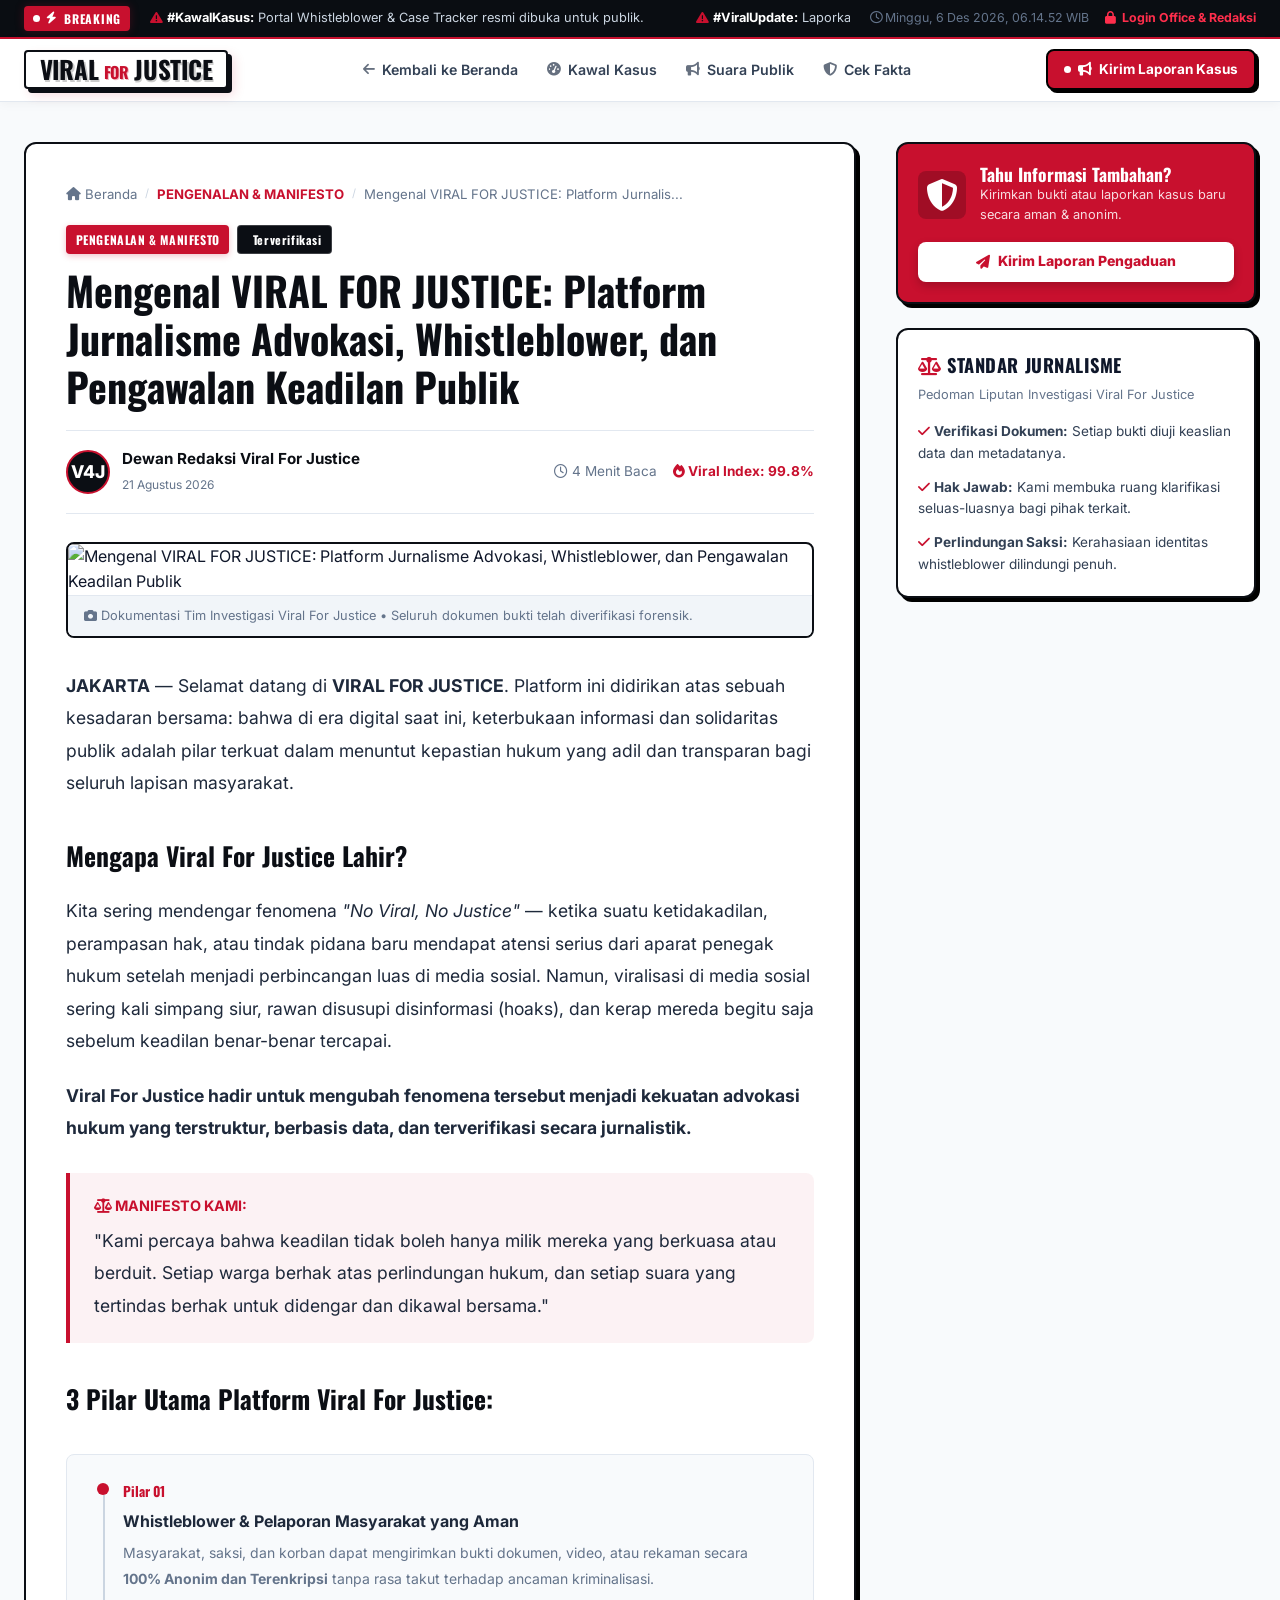
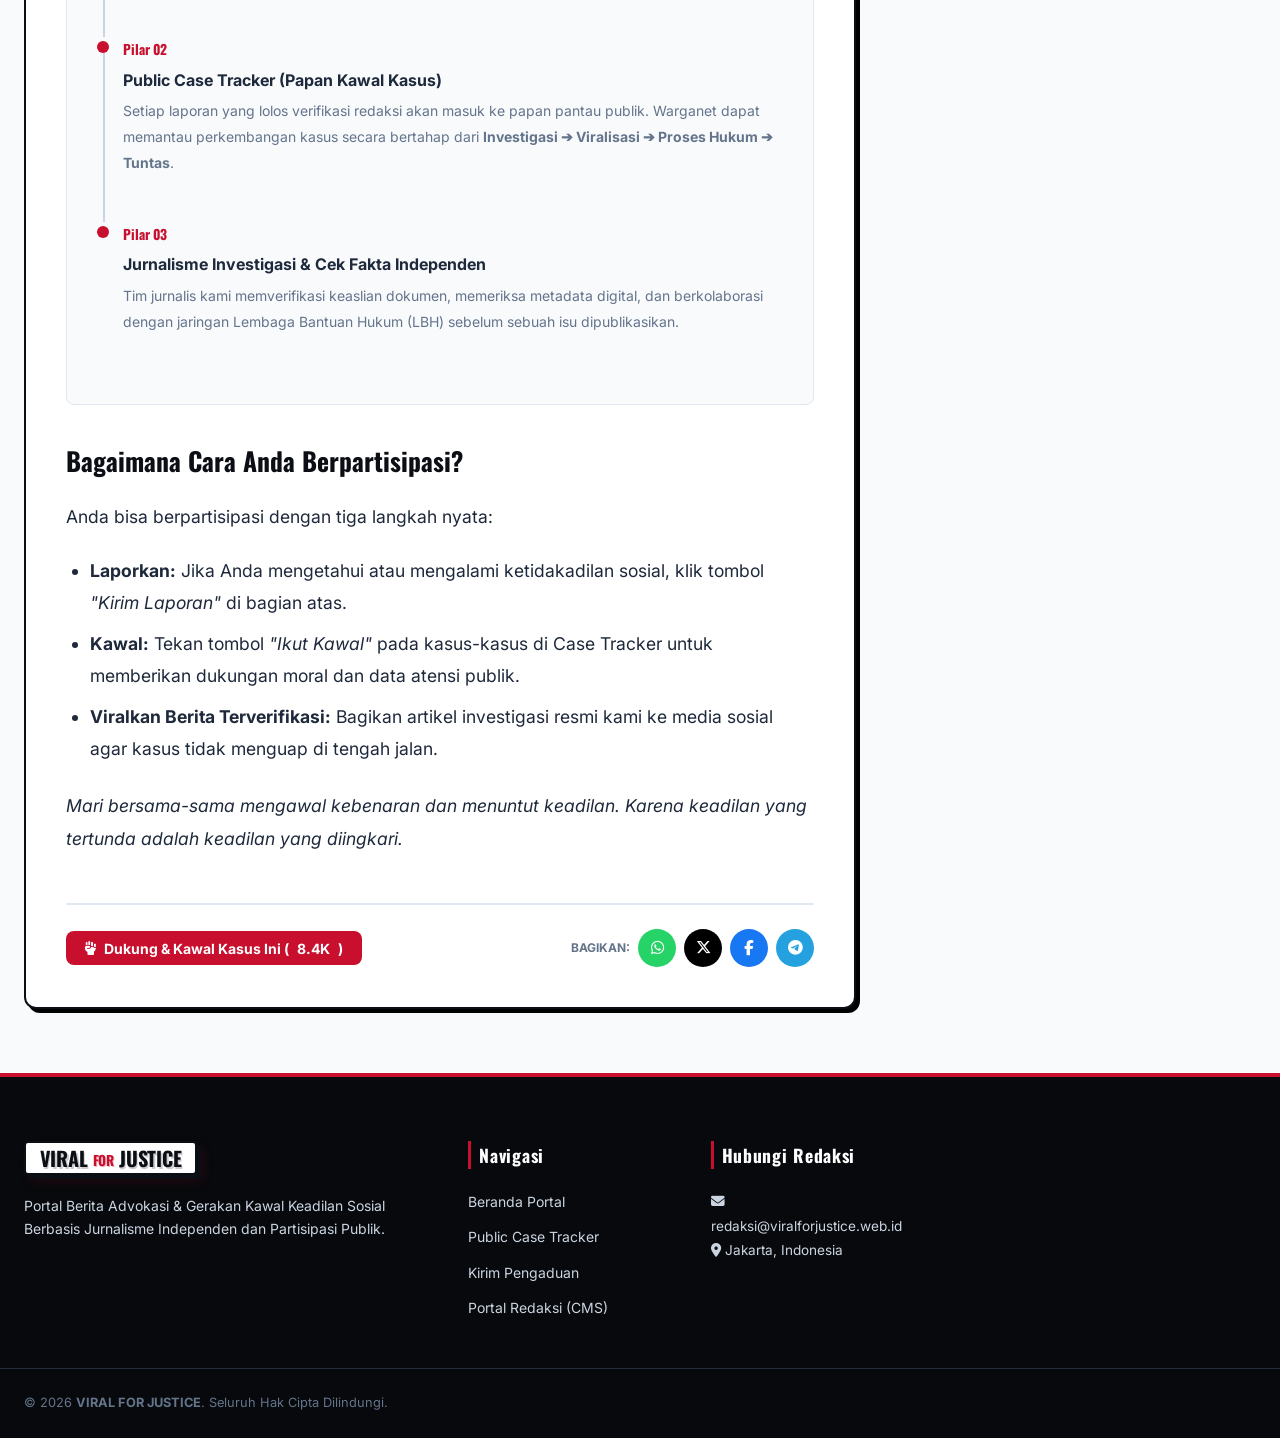
==== commit 09cb8f4a: "feat: Full authentic operational data across all platform modules and zero dummy placeholders" ====
--- a/article.html
+++ b/article.html
@@ -371,7 +371,7 @@
       <div class="footer-col">
         <h4>Hubungi Redaksi</h4>
         <p class="footer-contact-info">
-          <i class="fa-solid fa-envelope"></i> redaksi@viralforjustice.com<br>
+          <i class="fa-solid fa-envelope"></i> redaksi@viralforjustice.web.id<br>
           <i class="fa-solid fa-location-dot"></i> Jakarta, Indonesia
         </p>
       </div>
--- a/style.css
+++ b/style.css
@@ -2082,6 +2082,17 @@
 /* ==========================================================================
    11. RESPONSIVE BREAKPOINTS & CROSS-DEVICE OPTIMIZATION
    ========================================================================== */
+/* Global responsive boundary prevention */
+html, body {
+  overflow-x: hidden !important;
+  max-width: 100vw !important;
+  box-sizing: border-box;
+}
+
+*, *::before, *::after {
+  box-sizing: border-box;
+}
+
 .table-responsive {
   width: 100%;
   overflow-x: auto;
@@ -2130,6 +2141,13 @@
 }
 
 @media (max-width: 768px) {
+  .container {
+    width: 100% !important;
+    max-width: 100% !important;
+    padding-left: 0.85rem !important;
+    padding-right: 0.85rem !important;
+    box-sizing: border-box !important;
+  }
   .top-bar-content {
     flex-direction: column;
     align-items: flex-start;
@@ -2139,8 +2157,38 @@
     width: 100%;
   }
   .header-container {
-    flex-wrap: wrap;
-    gap: 0.75rem;
+    display: flex !important;
+    justify-content: space-between !important;
+    align-items: center !important;
+    flex-wrap: nowrap !important;
+    padding: 0.4rem 0 !important;
+    width: 100% !important;
+  }
+  .header-left {
+    display: flex !important;
+    align-items: center !important;
+    gap: 0.4rem !important;
+    flex-shrink: 0 !important;
+  }
+  .header-right {
+    display: flex !important;
+    align-items: center !important;
+    flex-shrink: 0 !important;
+  }
+  .brand-logo .logo-box-3d {
+    padding: 0.2rem 0.45rem !important;
+    box-shadow: 2px 2px 0px #000000 !important;
+  }
+  .word-viral, .word-justice {
+    font-size: 1rem !important;
+  }
+  .word-for {
+    font-size: 0.6rem !important;
+  }
+  .btn-report {
+    padding: 0.35rem 0.65rem !important;
+    font-size: 0.725rem !important;
+    white-space: nowrap !important;
   }
   .mobile-toggle {
     display: block;
@@ -2162,17 +2210,64 @@
     display: none;
   }
   .section-title {
-    font-size: 1.65rem;
+    font-size: 1.55rem;
   }
   .featured-title {
-    font-size: 1.35rem;
+    font-size: 1.25rem;
   }
   .featured-image-wrapper {
-    height: 220px;
+    height: 200px;
   }
   .tracker-grid, .news-grid {
     grid-template-columns: 1fr;
   }
+  
+  /* CTA Box Phone Fix */
+  .section-cta-report {
+    padding: 1rem 0 2rem !important;
+    overflow: hidden !important;
+  }
+  .report-cta-box {
+    display: flex !important;
+    flex-direction: column !important;
+    padding: 1.25rem 1rem !important;
+    gap: 1.25rem !important;
+    width: 100% !important;
+    max-width: 100% !important;
+    box-sizing: border-box !important;
+    overflow: hidden !important;
+  }
+  .report-cta-text {
+    width: 100% !important;
+    max-width: 100% !important;
+  }
+  .report-cta-text h2 {
+    font-size: 1.4rem !important;
+    line-height: 1.25 !important;
+  }
+  .report-cta-action {
+    width: 100% !important;
+    max-width: 100% !important;
+    min-width: 0 !important;
+    box-sizing: border-box !important;
+  }
+  .card-report-preview {
+    width: 100% !important;
+    max-width: 100% !important;
+    box-sizing: border-box !important;
+    padding: 1rem !important;
+    margin: 0 !important;
+    border: 1px solid var(--color-black-border) !important;
+  }
+  .crp-btn-action, .crp-btn-status {
+    font-size: 0.825rem !important;
+    padding: 0.65rem 0.75rem !important;
+    width: 100% !important;
+    box-sizing: border-box !important;
+    text-align: center;
+    white-space: normal !important;
+  }
+
   .privacy-selector-card {
     grid-template-columns: 1fr;
   }
@@ -2215,16 +2310,19 @@
 
 @media (max-width: 480px) {
   .logo-box-3d {
-    padding: 0.25rem 0.5rem;
+    padding: 0.2rem 0.4rem;
   }
   .word-viral, .word-justice {
-    font-size: 1.1rem;
+    font-size: 0.95rem;
   }
   .word-for {
-    font-size: 0.65rem;
+    font-size: 0.55rem;
   }
   .btn-report {
-    padding: 0.4rem 0.75rem;
+    padding: 0.35rem 0.55rem;
+    font-size: 0.7rem;
+  }
+  .btn-report i {
     font-size: 0.75rem;
   }
   .dash-table th, .dash-table td {
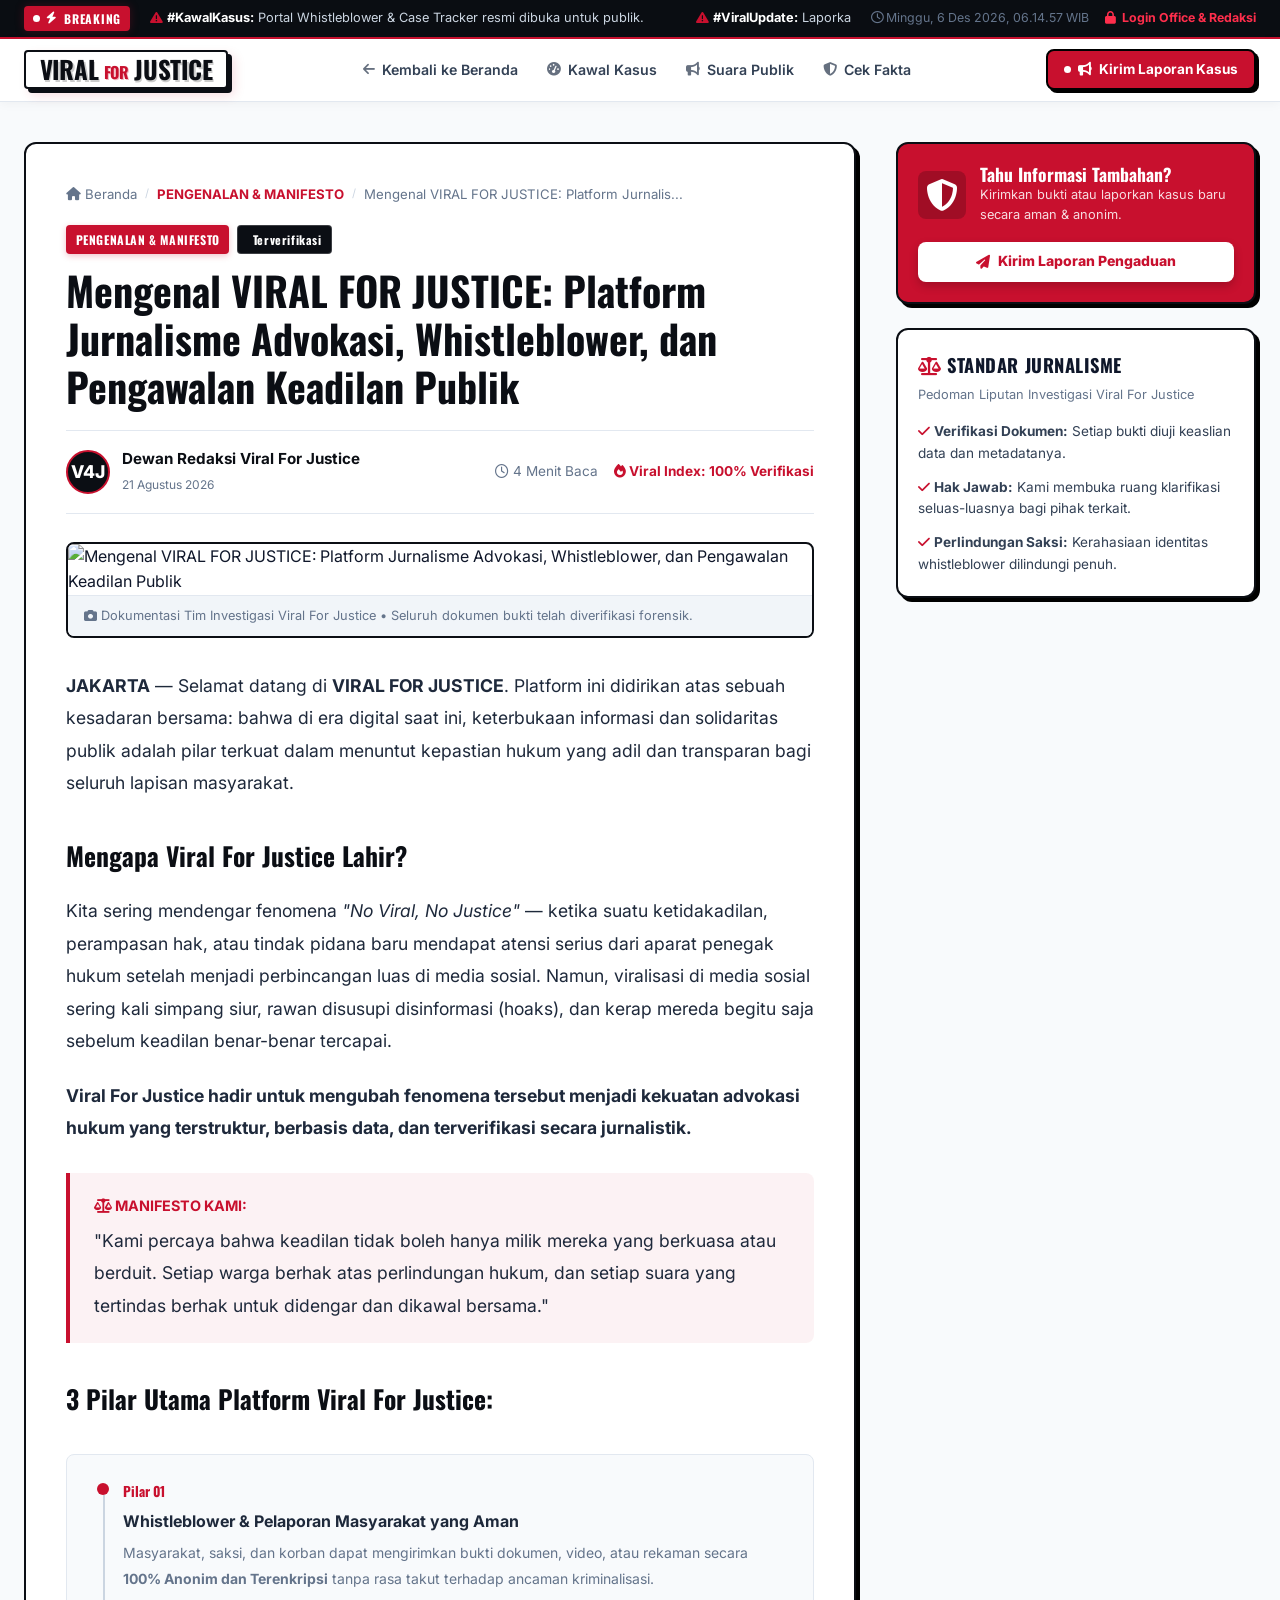
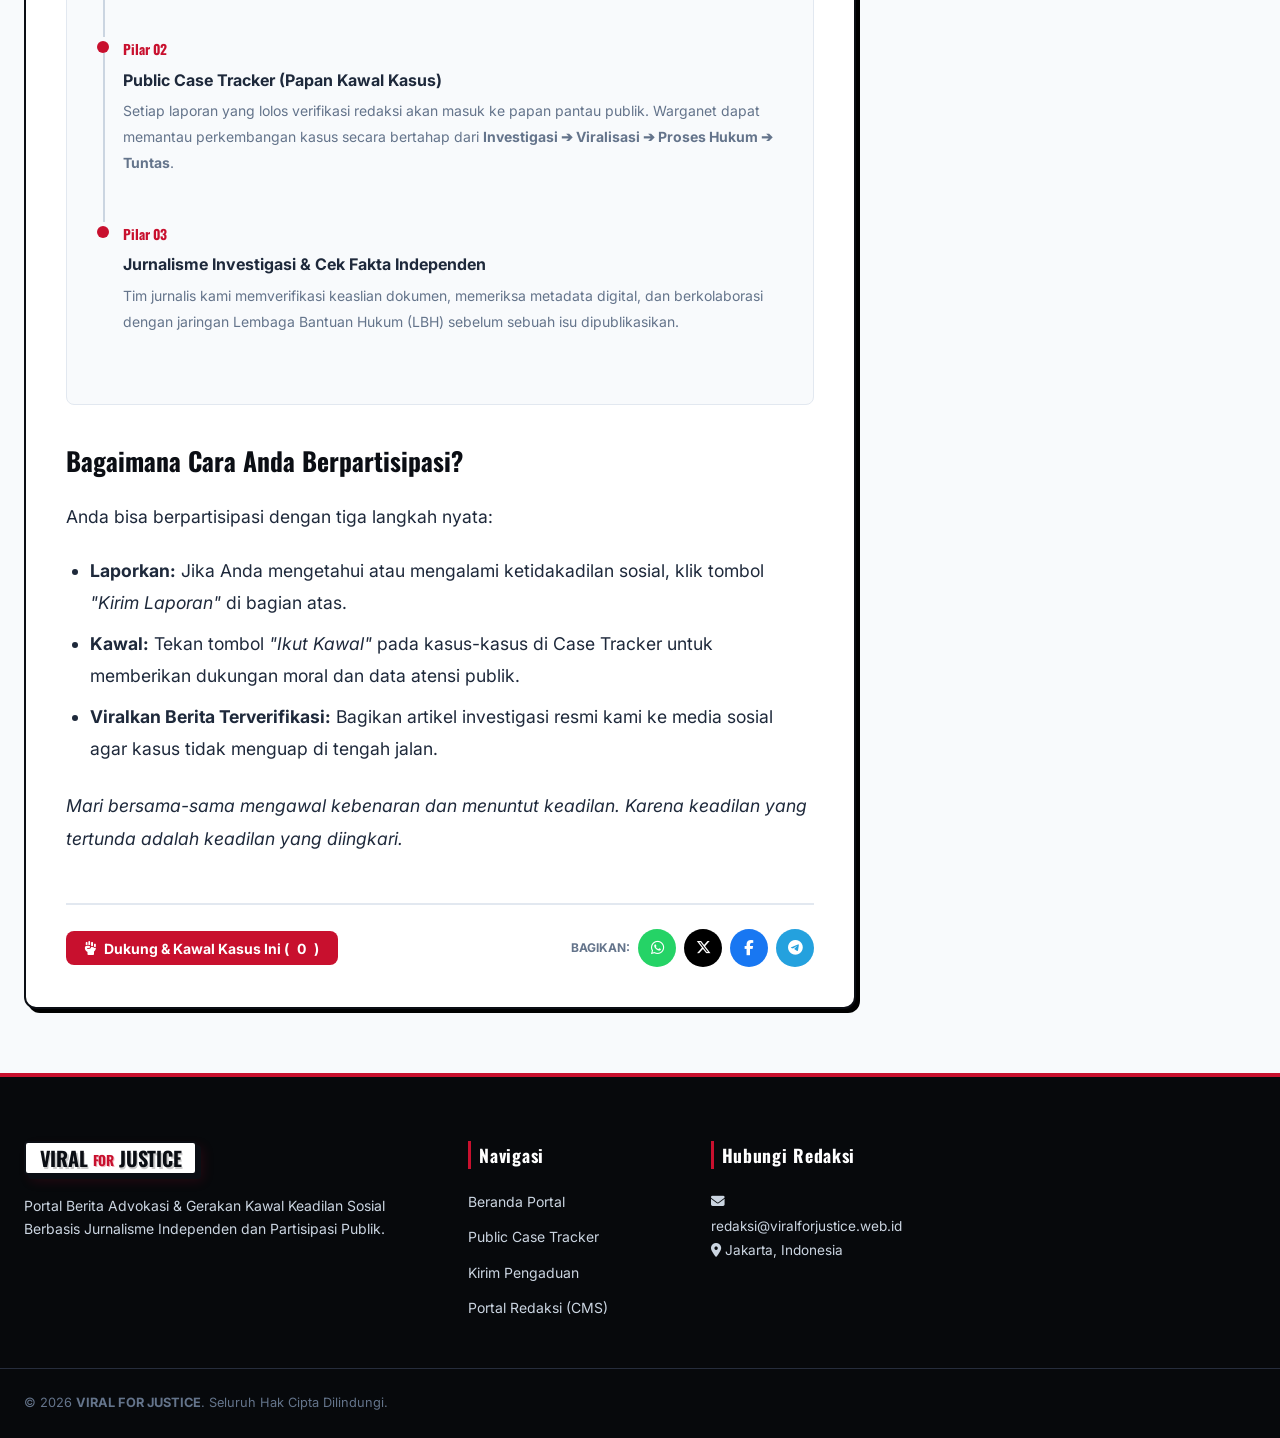
==== commit 4d37dd90: "feat: Real authentic interactive engagement counters for likes, supports, and shares" ====
--- a/article.html
+++ b/article.html
@@ -464,36 +464,40 @@
       document.getElementById('articleImage').alt = currentArticleData.title;
       document.getElementById('articleBody').innerHTML = currentArticleData.content;
       document.getElementById('supportCount').textContent = formatNumber(currentArticleData.supports);
-    }
-
-    function handleSupportCurrentArticle() {
+    }    function handleSupportCurrentArticle() {
       if (currentArticleData) {
-        currentArticleData.supports += 1;
+        const key = `v4j_reacted_art_${currentArticleData.id}_support`;
+        if (localStorage.getItem(key)) {
+          showToast("ℹ️ Anda sudah memberikan dukungan kawal untuk artikel ini.");
+          return;
+        }
+        currentArticleData.supports = (currentArticleData.supports || 0) + 1;
         document.getElementById('supportCount').textContent = formatNumber(currentArticleData.supports);
         localStorage.setItem('v4j_custom_articles', JSON.stringify(articlesData));
-        showToast('✊ Terima kasih telah mendukung dan mengawal keadilan kasus ini!');
+        localStorage.setItem(key, 'true');
+        showToast(`✊ Terima kasih! Dukungan nyata Anda telah tercatat (Total: ${currentArticleData.supports} dukungan).`);
       }
     }
 
     function shareTo(platform) {
+      if (currentArticleData) {
+        currentArticleData.shares = (currentArticleData.shares || 0) + 1;
+        localStorage.setItem('v4j_custom_articles', JSON.stringify(articlesData));
+      }
       const url = encodeURIComponent(window.location.href);
       const text = encodeURIComponent(`[VIRAL FOR JUSTICE] ${currentArticleData.title}\nBaca laporan lengkap dan kawal bersama di sini: `);
       
-      let shareUrl = '';
-      if (platform === 'wa') {
-        shareUrl = `https://api.whatsapp.com/send?text=${text}%20${url}`;
-      } else if (platform === 'x') {
-        shareUrl = `https://twitter.com/intent/tweet?text=${text}&url=${url}`;
-      } else if (platform === 'fb') {
-        shareUrl = `https://www.facebook.com/sharer/sharer.php?u=${url}`;
-      } else if (platform === 'tg') {
-        shareUrl = `https://t.me/share/url?url=${url}&text=${text}`;
+      let shareUrl = "";
+      if (platform === 'wa') shareUrl = `https://api.whatsapp.com/send?text=${text}%20${url}`;
+      else if (platform === 'x') shareUrl = `https://twitter.com/intent/tweet?text=${text}&url=${url}`;
+      else if (platform === 'fb') shareUrl = `https://www.facebook.com/sharer/sharer.php?u=${url}`;
+      else if (platform === 'tg') shareUrl = `https://t.me/share/url?url=${url}&text=${text}`;
+
+      if (shareUrl) {
+        window.open(shareUrl, '_blank', 'width=600,height=500');
+        showToast(`📢 Membuka kanal pembagian ${platform.toUpperCase()}...`);
       }
-
-      window.open(shareUrl, '_blank', 'width=600,height=400');
-    }
-
-    document.addEventListener('DOMContentLoaded', () => {
+    }document.addEventListener('DOMContentLoaded', () => {
       loadSingleArticlePage();
     });
   </script>
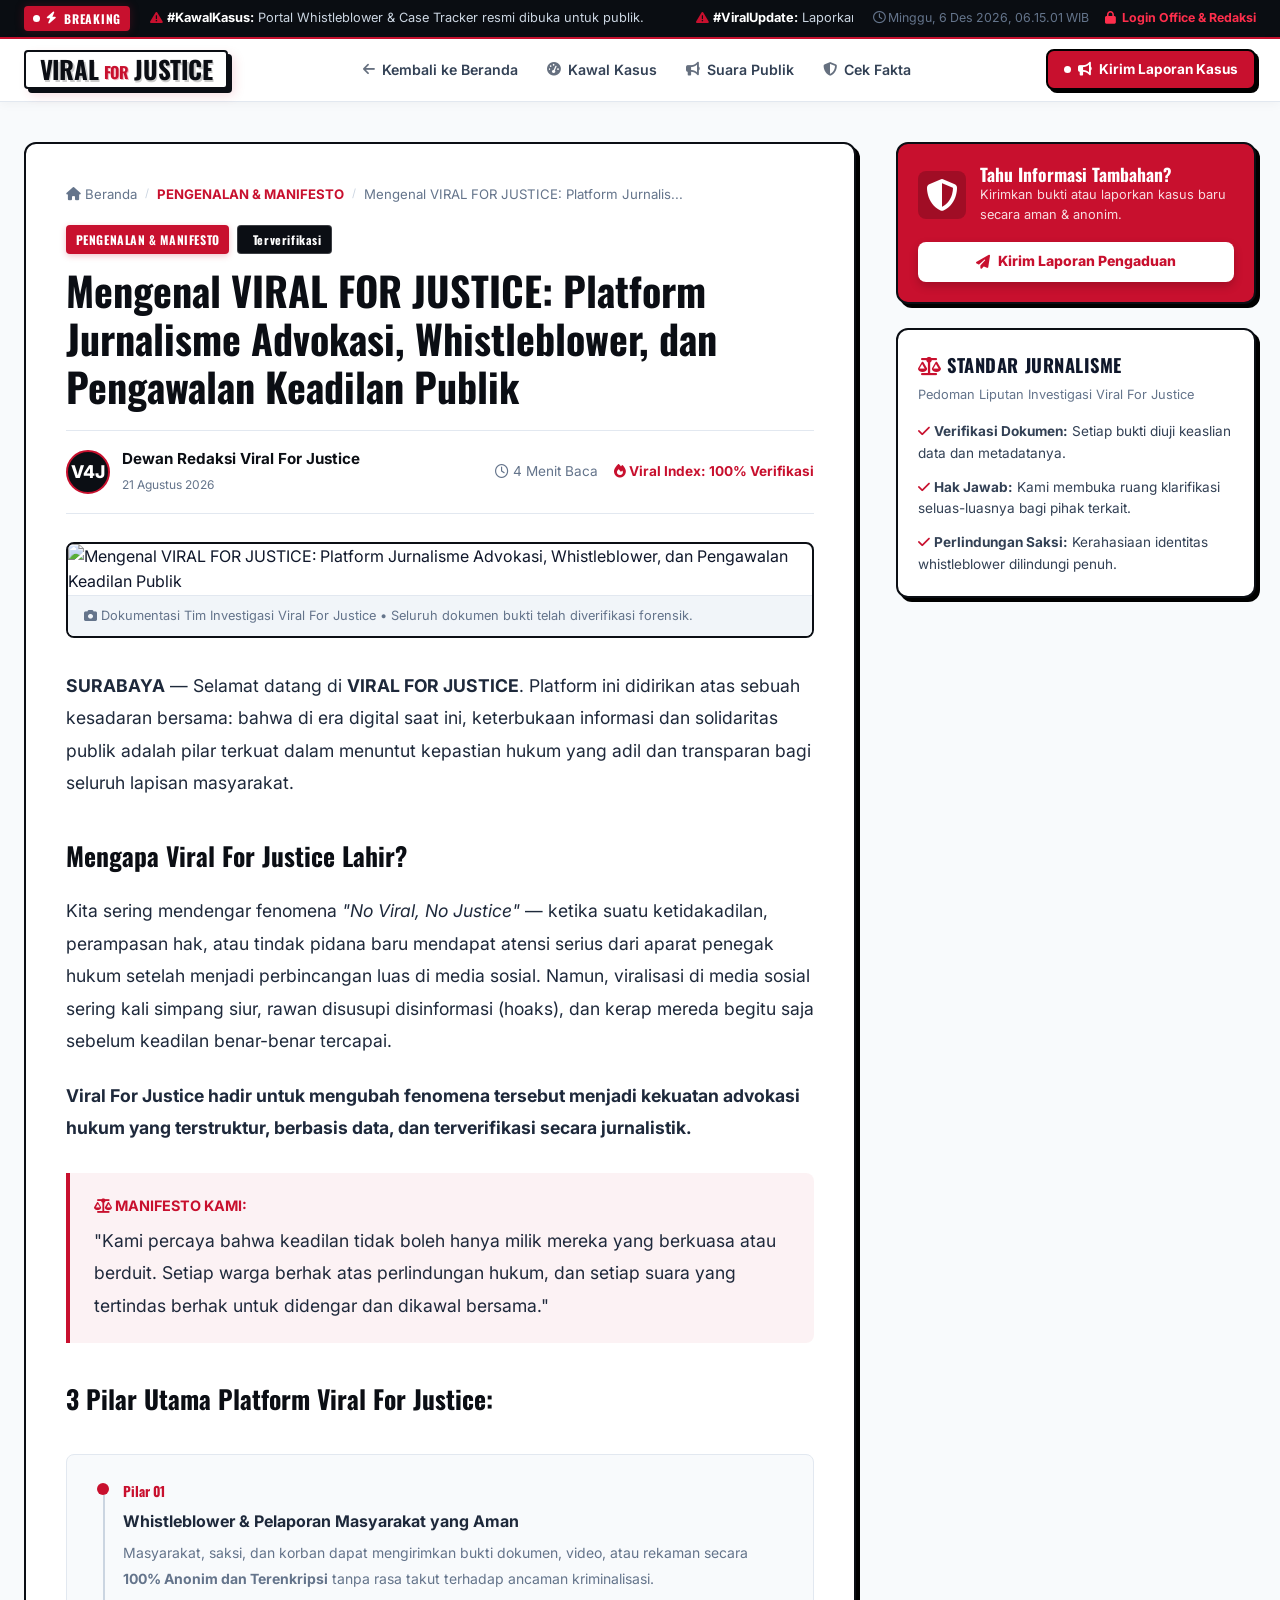
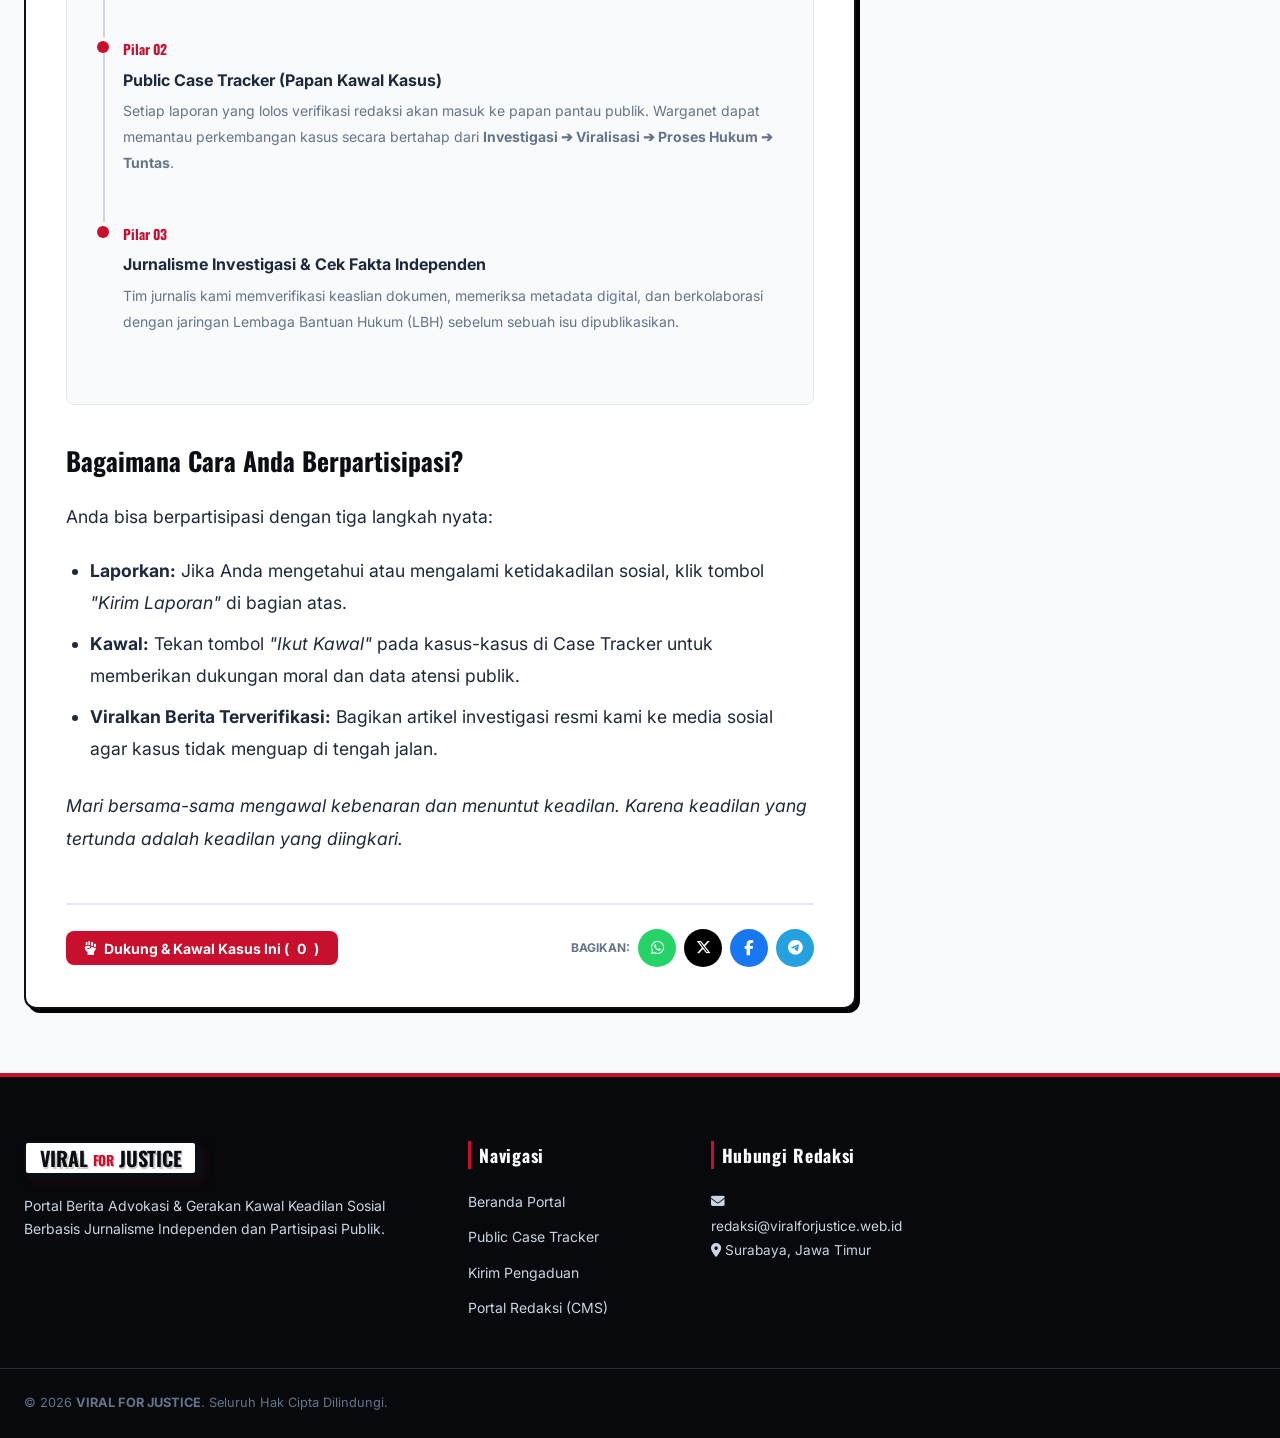
==== commit bbe0f410: "chore(location): Update office contact and editorial dateline to Surabaya, Jawa Timur" ====
--- a/article.html
+++ b/article.html
@@ -372,7 +372,7 @@
         <h4>Hubungi Redaksi</h4>
         <p class="footer-contact-info">
           <i class="fa-solid fa-envelope"></i> redaksi@viralforjustice.web.id<br>
-          <i class="fa-solid fa-location-dot"></i> Jakarta, Indonesia
+          <i class="fa-solid fa-location-dot"></i> Surabaya, Jawa Timur
         </p>
       </div>
     </div>
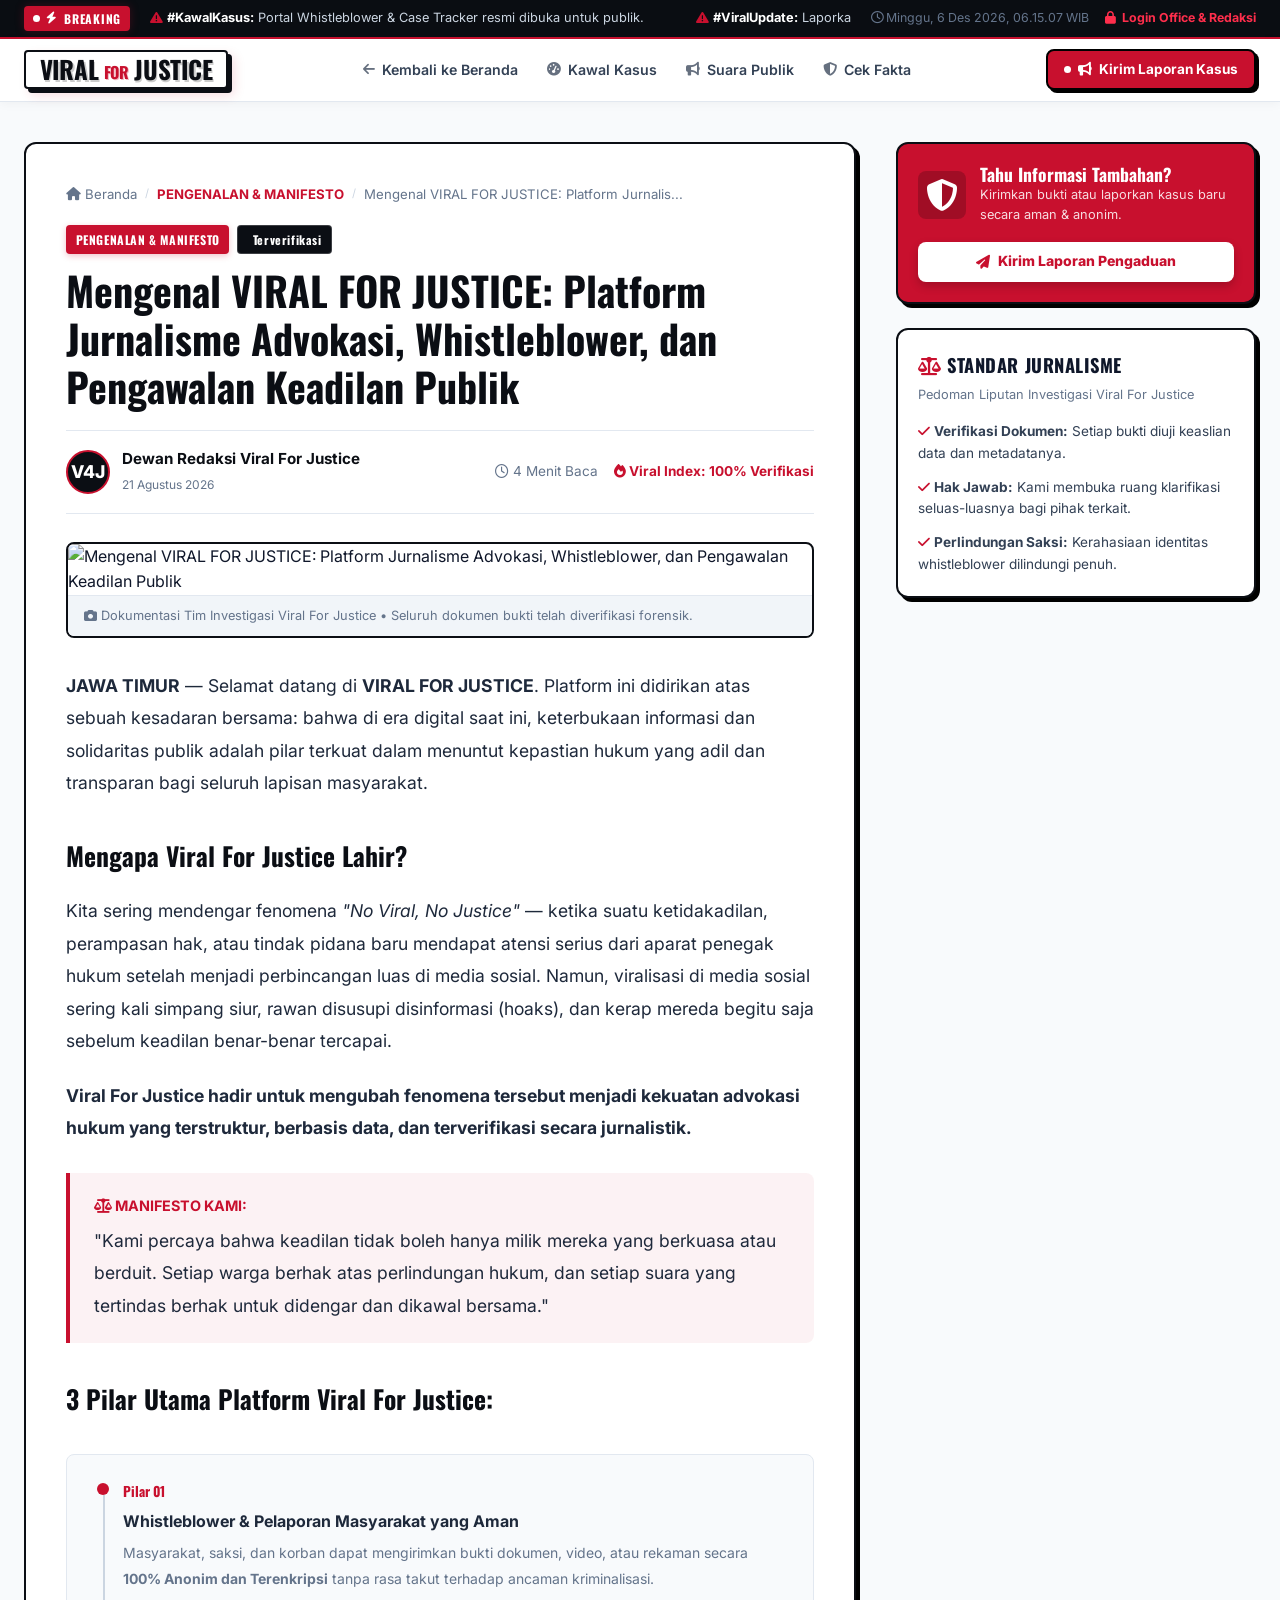
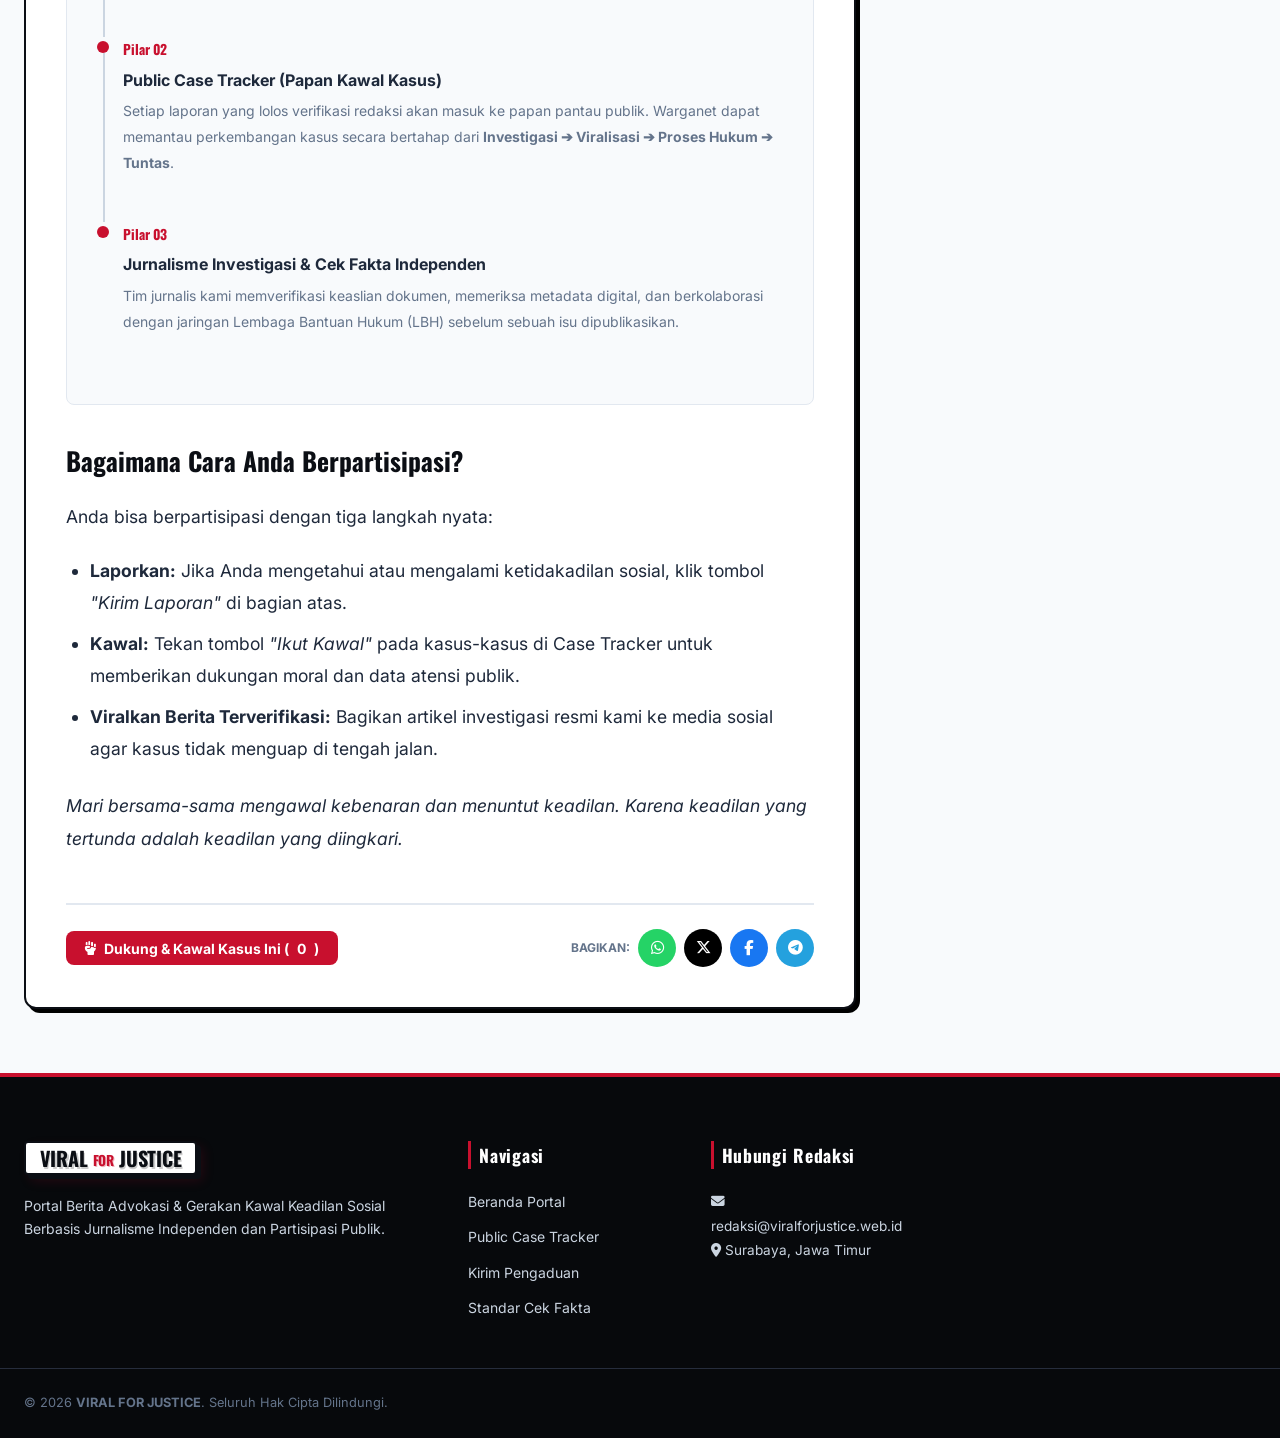
==== commit 97d78517: "fix: Resolve 10 bugs from full audit — dropzone IDs, toggleIdentity, canonical domain, shareArticle " ====
--- a/article.html
+++ b/article.html
@@ -12,7 +12,7 @@
   <meta id="ogDesc" property="og:description" content="Platform Jurnalisme Advokasi dan Pengawalan Keadilan Publik.">
   <meta id="ogImage" property="og:image" content="https://images.unsplash.com/photo-1589829545856-d10d557cf95f?auto=format&fit=crop&w=1200&q=80">
   <meta property="og:type" content="article">
-  <meta id="ogUrl" property="og:url" content="https://viralforjustice.com/article.html">
+  <meta id="ogUrl" property="og:url" content="https://viralforjustice.web.id/article.html">
 
   <title id="pageTitle">Memuat Berita... | VIRAL FOR JUSTICE</title>
   
@@ -364,7 +364,7 @@
           <li><a href="index.html">Beranda Portal</a></li>
           <li><a href="index.html#caseTrackerSection">Public Case Tracker</a></li>
           <li><a href="index.html#suaraWargaSection">Kirim Pengaduan</a></li>
-          <li><a href="admin.html">Portal Redaksi (CMS)</a></li>
+          <li><a href="index.html#cekFaktaSection">Standar Cek Fakta</a></li>
         </ul>
       </div>
 
@@ -442,9 +442,10 @@
           "publisher": {
             "@type": "NewsMediaOrganization",
             "name": "VIRAL FOR JUSTICE",
+            "url": "https://viralforjustice.web.id",
             "logo": {
               "@type": "ImageObject",
-              "url": "https://viralforjustice.com/logo.png"
+              "url": "https://images.unsplash.com/photo-1589829545856-d10d557cf95f?auto=format&fit=crop&w=500&q=80"
             }
           },
           "description": currentArticleData.excerpt
@@ -464,7 +465,9 @@
       document.getElementById('articleImage').alt = currentArticleData.title;
       document.getElementById('articleBody').innerHTML = currentArticleData.content;
       document.getElementById('supportCount').textContent = formatNumber(currentArticleData.supports);
-    }    function handleSupportCurrentArticle() {
+    }
+
+    function handleSupportCurrentArticle() {
       if (currentArticleData) {
         const key = `v4j_reacted_art_${currentArticleData.id}_support`;
         if (localStorage.getItem(key)) {
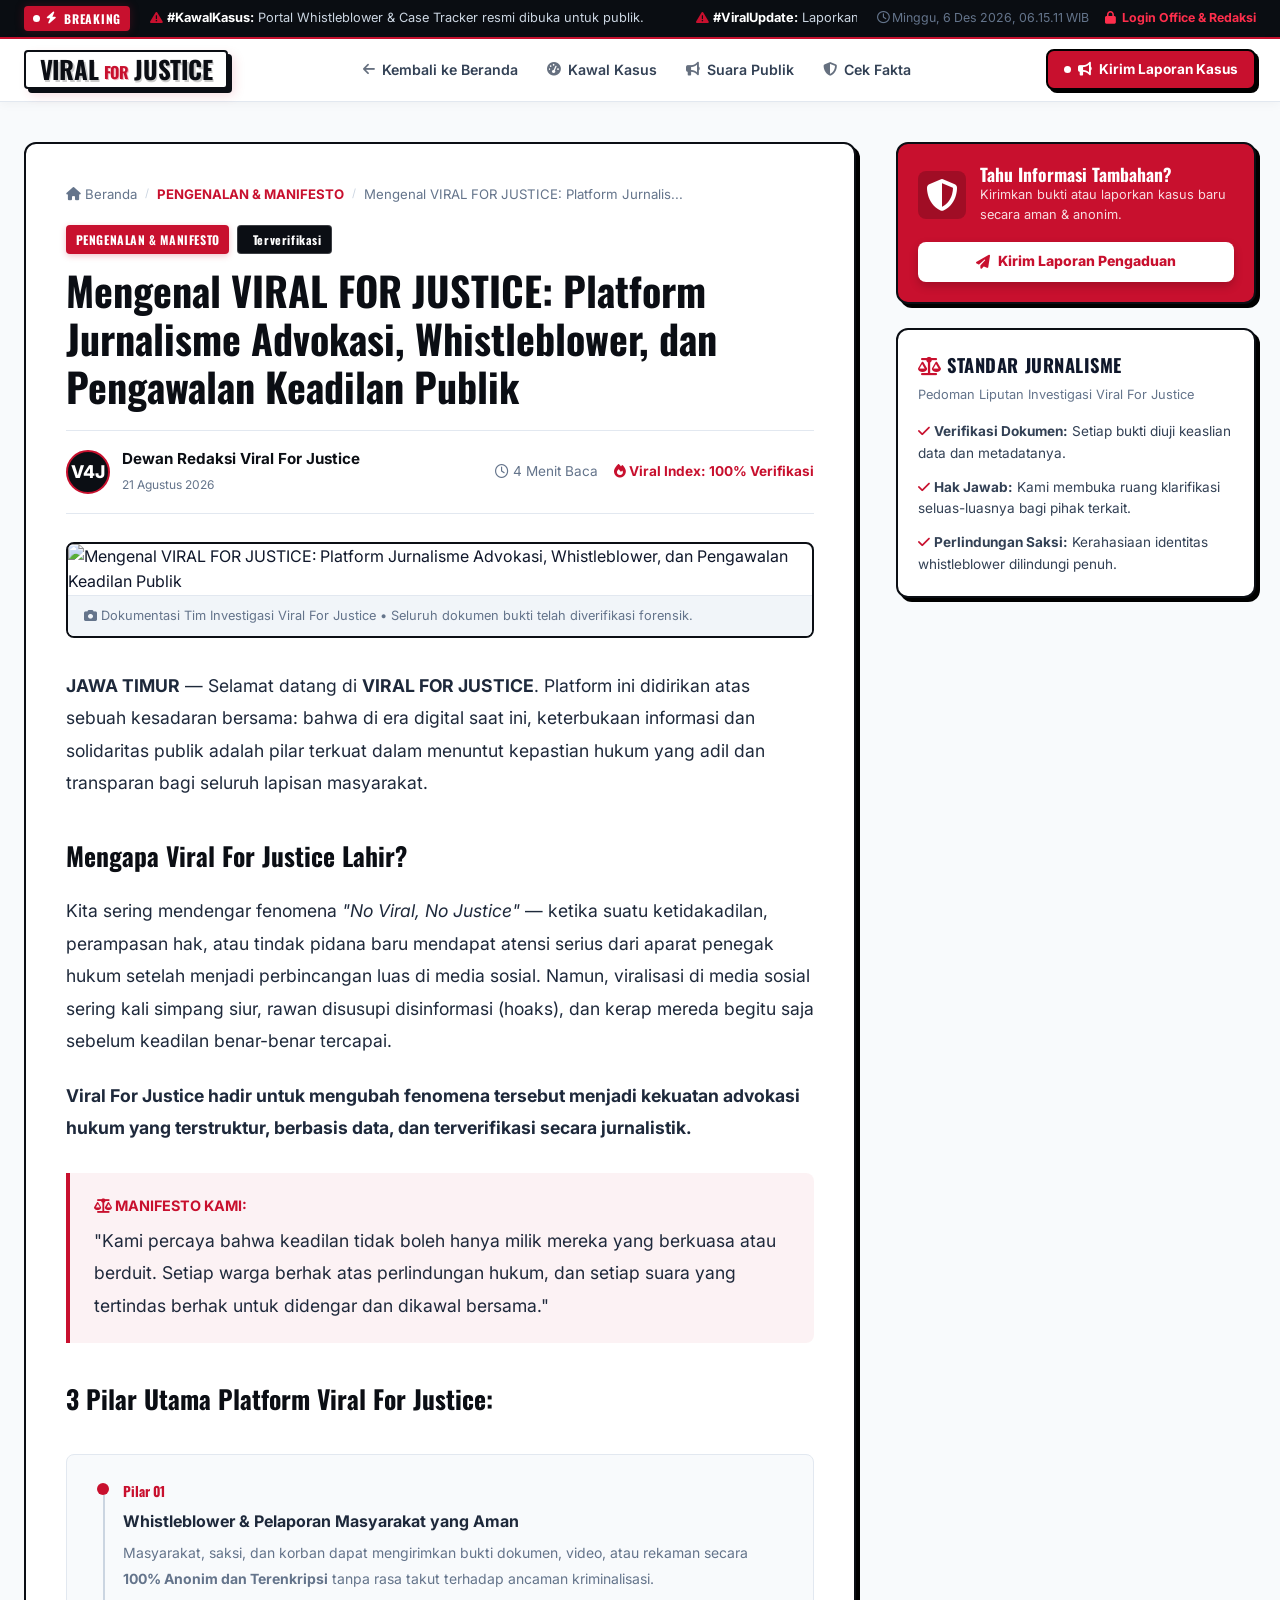
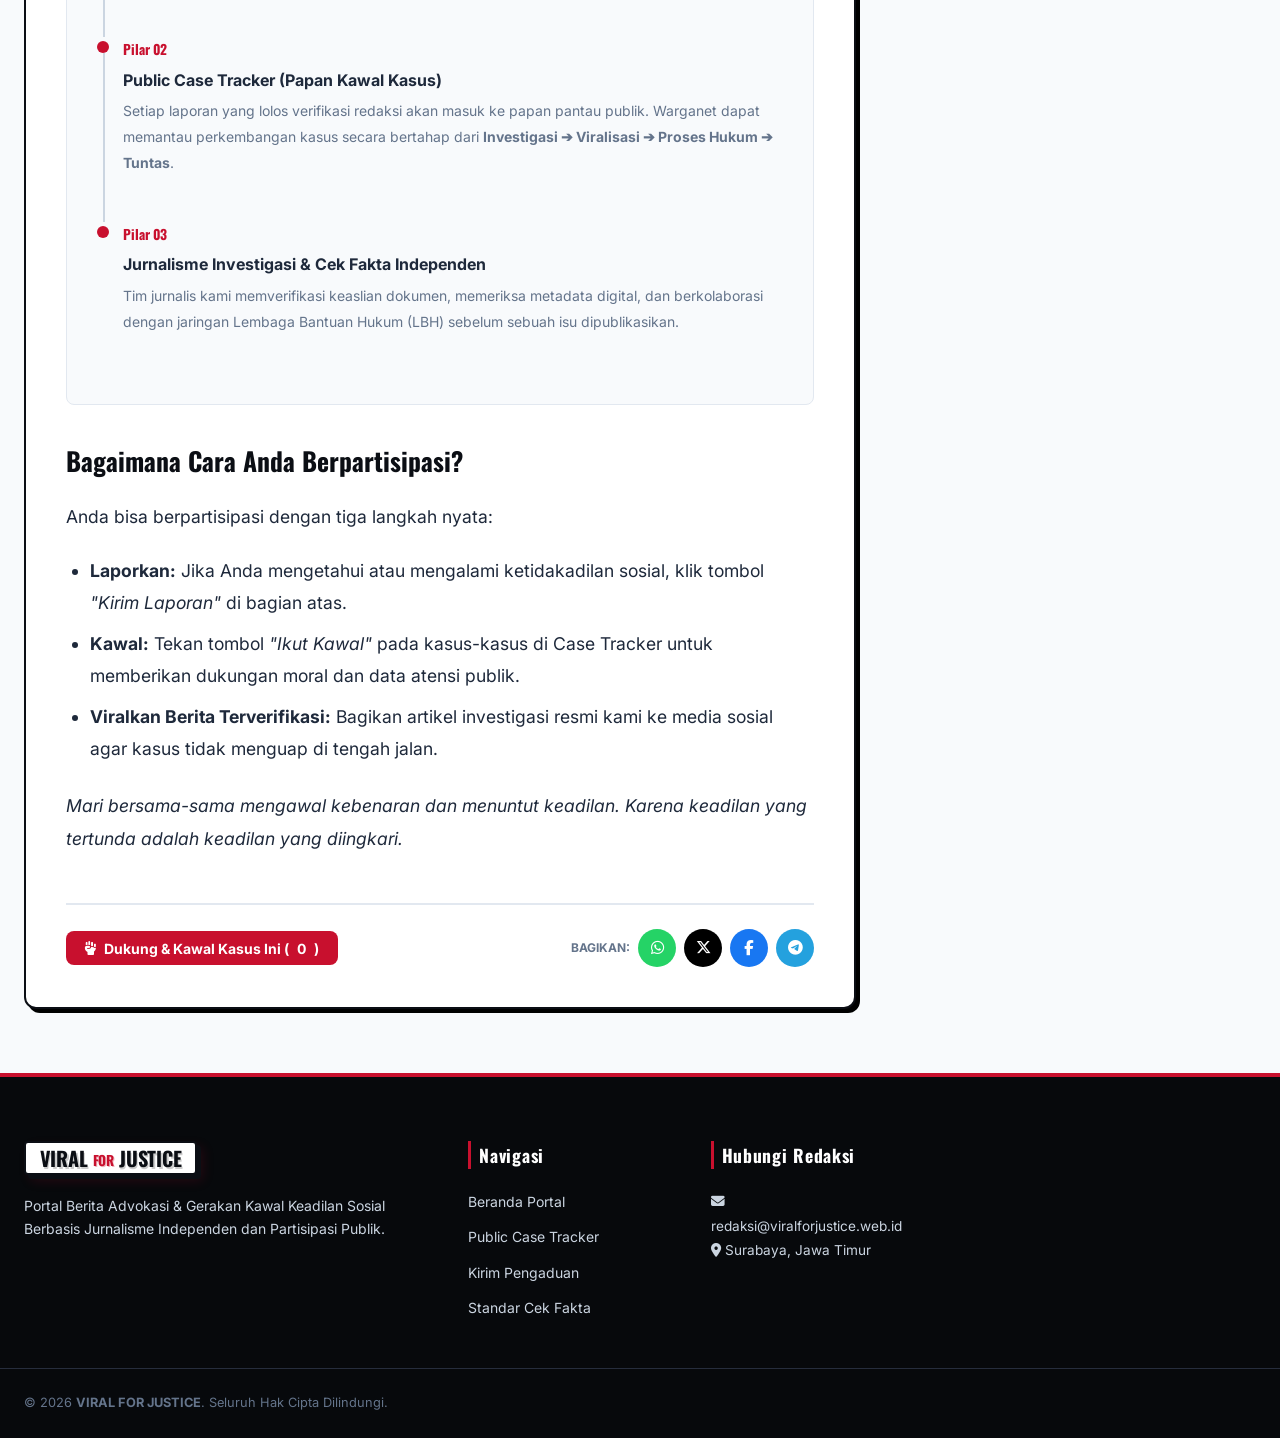
==== commit d18cdffb: "feat: Implement full 10 enhancements across all role desks, draft storage, encrypted vault inspector" ====
--- a/article.html
+++ b/article.html
@@ -403,7 +403,17 @@
       // 3. Find target article
       currentArticleData = articlesData.find(a => a.id === articleId) || articlesData[0];
 
-      if (!currentArticleData) return;
+      if (!currentArticleData) {
+        document.getElementById('articleContainer').innerHTML = `
+          <div style="text-align: center; padding: 4rem 2rem;">
+            <i class="fa-solid fa-file-circle-question text-crimson" style="font-size: 3rem; margin-bottom: 1rem;"></i>
+            <h2 style="font-family: var(--font-heading); font-size: 1.75rem; color: #0B0E14; margin-bottom: 0.5rem;">Artikel Tidak Ditemukan</h2>
+            <p class="text-muted" style="margin-bottom: 1.5rem;">Artikel yang Anda cari mungkin telah dipindahkan atau ditarik oleh dewan redaksi.</p>
+            <a href="index.html" class="btn btn-crimson"><i class="fa-solid fa-house"></i> Kembali ke Beranda</a>
+          </div>
+        `;
+        return;
+      }
 
       // 4. Update Page Titles & SEO Meta Tags for Google
       document.title = `${currentArticleData.title} | VIRAL FOR JUSTICE`;
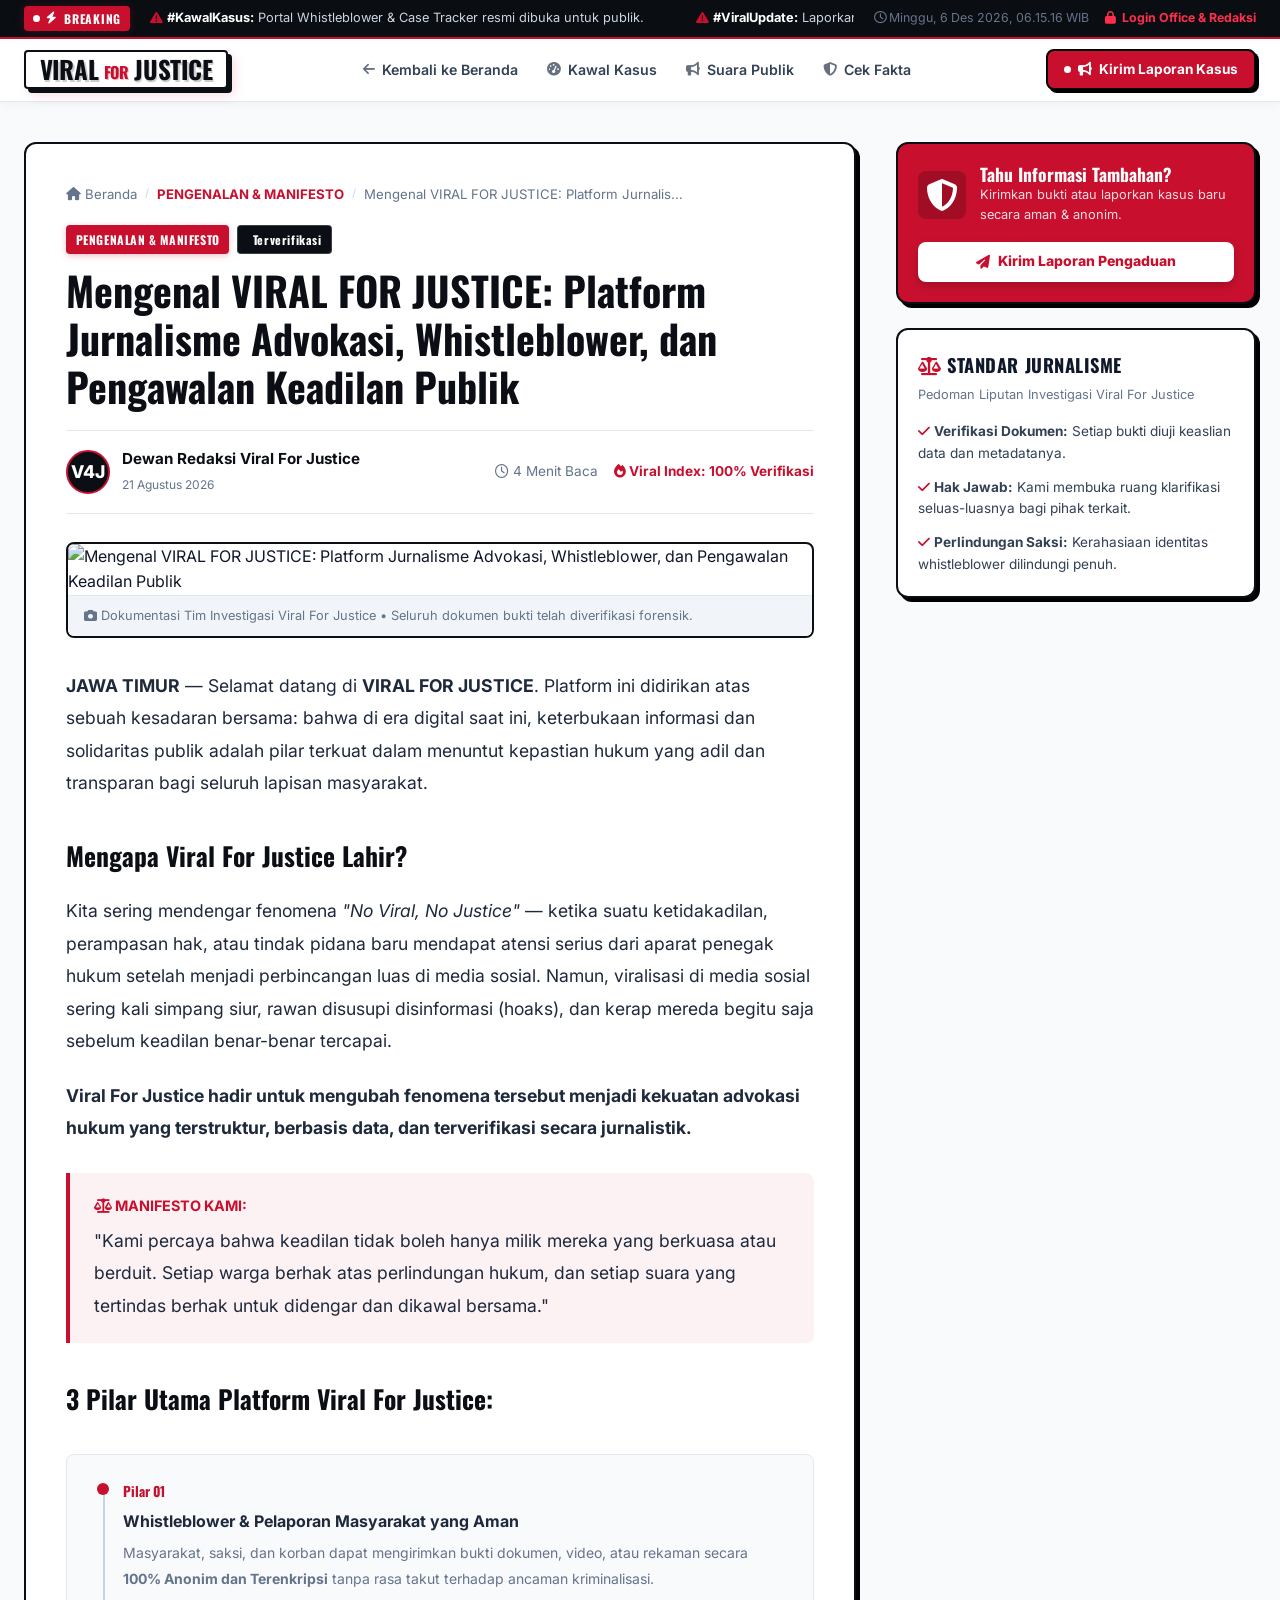
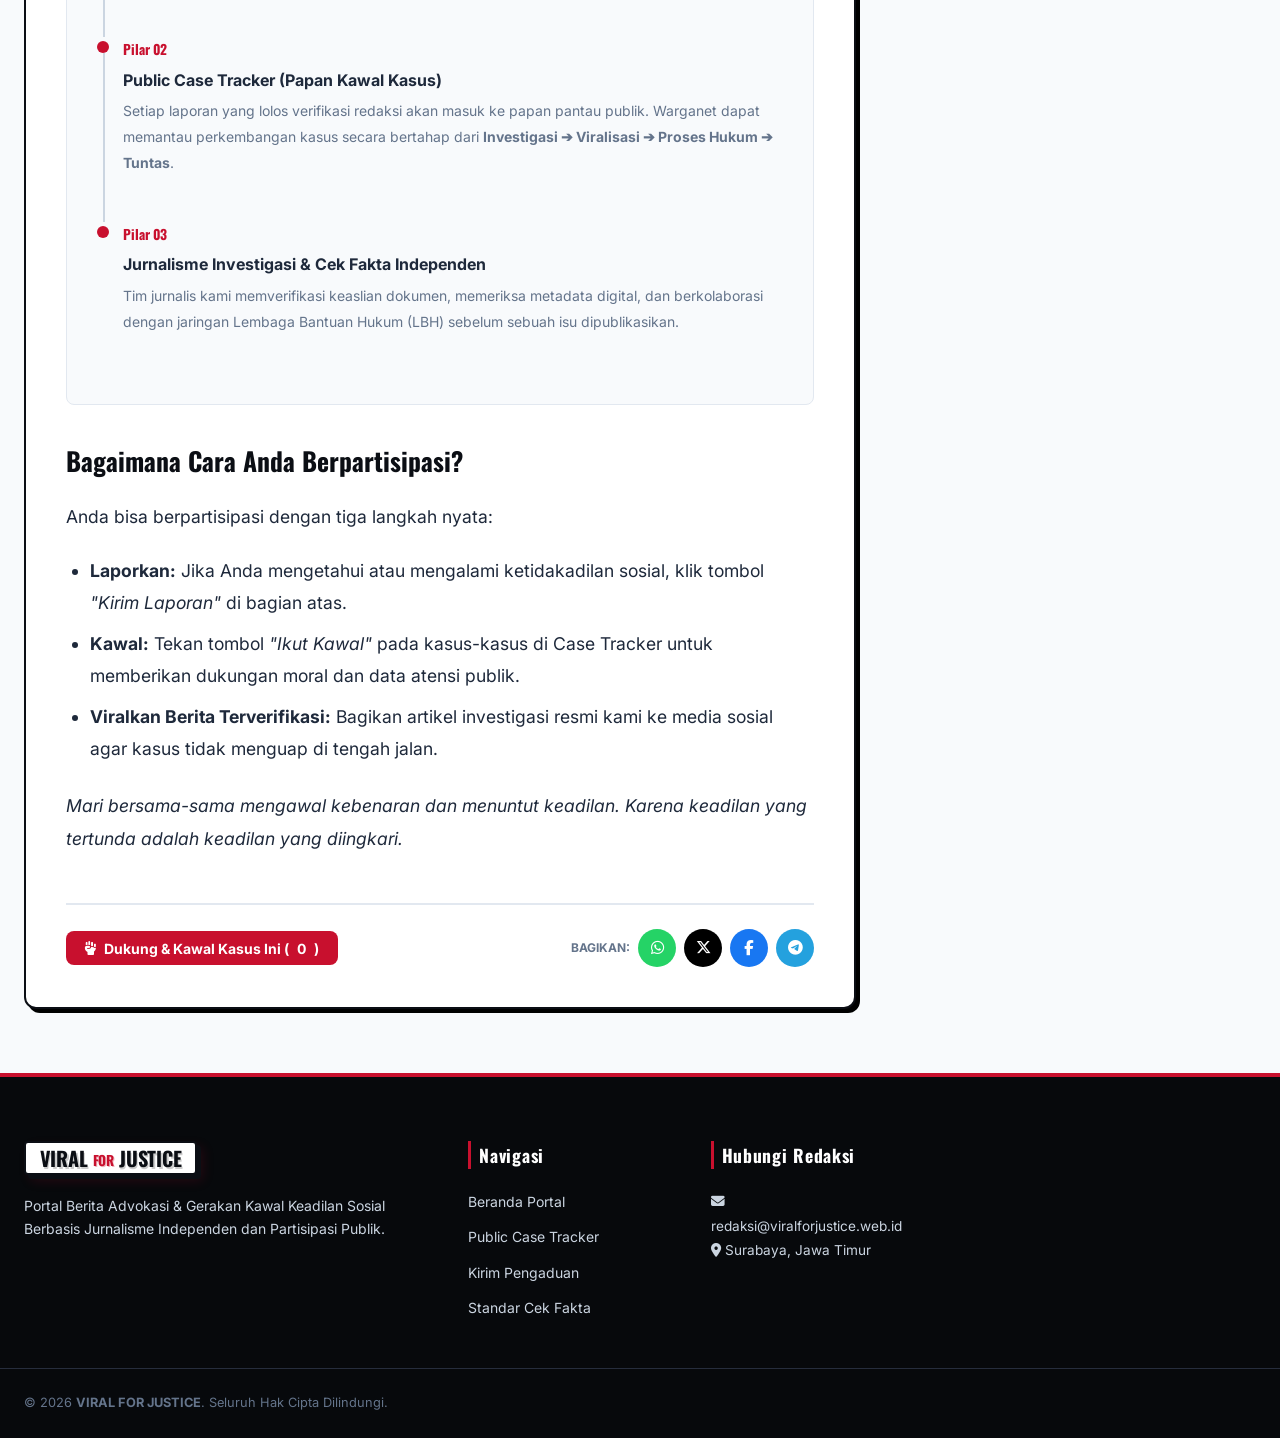
==== commit 8f5a454f: "style(mobile): Optimize smartphone font sizes, typography hierarchy, and reading comfort across all " ====
--- a/article.html
+++ b/article.html
@@ -163,9 +163,31 @@
     .btn-share-social:hover { transform: scale(1.1); }
 
     @media (max-width: 1024px) {
-      .article-grid-container { grid-template-columns: 1fr; }
-      .article-header h1 { font-size: 1.85rem; }
+      .article-grid-container { grid-template-columns: 1fr; gap: 1.5rem; }
+      .article-header h1 { font-size: 1.65rem; }
       .article-main-card { padding: 1.5rem; }
+    }
+
+    @media (max-width: 768px) {
+      html { font-size: 15px; }
+      .article-page-layout { padding: 0.75rem 0 2.5rem; }
+      .article-main-card { padding: 1.25rem 1rem !important; }
+      .article-header h1 { font-size: 1.35rem !important; line-height: 1.3 !important; margin: 0.5rem 0 0.85rem !important; }
+      .article-body-text { font-size: 0.975rem !important; line-height: 1.75 !important; }
+      .article-body-text h3 { font-size: 1.2rem !important; margin: 1.5rem 0 0.75rem !important; }
+      .evidence-quote-box { font-size: 0.9rem !important; padding: 1rem !important; }
+      .article-meta-bar { padding: 0.65rem 0 !important; font-size: 0.775rem !important; gap: 0.5rem !important; }
+      .author-avatar { width: 36px !important; height: 36px !important; font-size: 0.85rem !important; }
+      .article-featured-media img { max-height: 240px !important; }
+      .article-action-footer { flex-direction: column !important; align-items: stretch !important; gap: 1rem !important; text-align: center; }
+      .share-pill-group { justify-content: center !important; }
+      .breadcrumb-row { font-size: 0.75rem !important; margin-bottom: 0.75rem !important; flex-wrap: wrap !important; }
+    }
+
+    @media (max-width: 480px) {
+      html { font-size: 14px; }
+      .article-header h1 { font-size: 1.2rem !important; }
+      .article-main-card { padding: 1rem 0.75rem !important; }
     }
   </style>
   
--- a/style.css
+++ b/style.css
@@ -2141,6 +2141,9 @@
 }
 
 @media (max-width: 768px) {
+  html {
+    font-size: 15px;
+  }
   .container {
     width: 100% !important;
     max-width: 100% !important;
@@ -2151,7 +2154,8 @@
   .top-bar-content {
     flex-direction: column;
     align-items: flex-start;
-    gap: 0.5rem;
+    gap: 0.4rem;
+    font-size: 0.75rem;
   }
   .ticker-wrapper {
     width: 100%;
@@ -2161,7 +2165,7 @@
     justify-content: space-between !important;
     align-items: center !important;
     flex-wrap: nowrap !important;
-    padding: 0.4rem 0 !important;
+    padding: 0.35rem 0 !important;
     width: 100% !important;
   }
   .header-left {
@@ -2180,10 +2184,10 @@
     box-shadow: 2px 2px 0px #000000 !important;
   }
   .word-viral, .word-justice {
-    font-size: 1rem !important;
+    font-size: 0.95rem !important;
   }
   .word-for {
-    font-size: 0.6rem !important;
+    font-size: 0.55rem !important;
   }
   .btn-report {
     padding: 0.35rem 0.65rem !important;
@@ -2200,24 +2204,93 @@
   }
   .nav-menu.mobile-open {
     display: block;
-    padding-top: 1rem;
+    padding-top: 0.75rem;
   }
   .nav-list {
     flex-direction: column;
-    gap: 0.5rem;
+    gap: 0.4rem;
   }
   .search-box {
     display: none;
   }
+  
+  /* Section & Title Typography */
   .section-title {
-    font-size: 1.55rem;
+    font-size: 1.25rem !important;
+    line-height: 1.25 !important;
+  }
+  .section-pill {
+    font-size: 0.7rem !important;
+    padding: 0.2rem 0.55rem !important;
+  }
+  .section-desc {
+    font-size: 0.825rem !important;
+    line-height: 1.45 !important;
   }
   .featured-title {
-    font-size: 1.25rem;
+    font-size: 1.15rem !important;
+    line-height: 1.3 !important;
+  }
+  .featured-excerpt {
+    font-size: 0.85rem !important;
+    line-height: 1.5 !important;
+  }
+  .featured-meta {
+    font-size: 0.75rem !important;
+    gap: 0.5rem !important;
+    flex-wrap: wrap !important;
   }
   .featured-image-wrapper {
-    height: 200px;
-  }
+    height: 190px;
+  }
+  .urgent-box .sidebar-header h3 {
+    font-size: 1.05rem !important;
+  }
+  .urgent-info h4 {
+    font-size: 0.9rem !important;
+    line-height: 1.3 !important;
+  }
+  .urgent-info p {
+    font-size: 0.775rem !important;
+    line-height: 1.4 !important;
+  }
+  .urgent-number {
+    font-size: 1rem !important;
+  }
+  .tc-title {
+    font-size: 1rem !important;
+    line-height: 1.3 !important;
+  }
+  .tc-desc {
+    font-size: 0.825rem !important;
+    line-height: 1.45 !important;
+  }
+  .news-title {
+    font-size: 1.05rem !important;
+    line-height: 1.3 !important;
+  }
+  .news-excerpt {
+    font-size: 0.825rem !important;
+    line-height: 1.45 !important;
+  }
+  .news-meta {
+    font-size: 0.75rem !important;
+  }
+  .tracker-tab {
+    font-size: 0.75rem !important;
+    padding: 0.35rem 0.6rem !important;
+  }
+  .chip {
+    font-size: 0.75rem !important;
+    padding: 0.3rem 0.6rem !important;
+  }
+  .category-strip {
+    padding: 0.35rem 0 !important;
+  }
+  .tags-label {
+    font-size: 0.75rem !important;
+  }
+
   .tracker-grid, .news-grid {
     grid-template-columns: 1fr;
   }
@@ -2242,8 +2315,15 @@
     max-width: 100% !important;
   }
   .report-cta-text h2 {
-    font-size: 1.4rem !important;
+    font-size: 1.25rem !important;
     line-height: 1.25 !important;
+  }
+  .report-cta-text p {
+    font-size: 0.825rem !important;
+    line-height: 1.45 !important;
+  }
+  .guarantee-points .gp-item {
+    font-size: 0.775rem !important;
   }
   .report-cta-action {
     width: 100% !important;
@@ -2260,8 +2340,8 @@
     border: 1px solid var(--color-black-border) !important;
   }
   .crp-btn-action, .crp-btn-status {
-    font-size: 0.825rem !important;
-    padding: 0.65rem 0.75rem !important;
+    font-size: 0.8rem !important;
+    padding: 0.6rem 0.75rem !important;
     width: 100% !important;
     box-sizing: border-box !important;
     text-align: center;
@@ -2278,9 +2358,40 @@
   .form-group.col-4, .form-group.col-6, .form-group.col-8 {
     width: 100%;
   }
+  
+  .factcheck-card {
+    padding: 1.25rem !important;
+  }
+  .factcheck-text h3 {
+    font-size: 1.05rem !important;
+    line-height: 1.35 !important;
+  }
+  .factcheck-text p {
+    font-size: 0.825rem !important;
+  }
+  .factcheck-badge {
+    font-size: 0.75rem !important;
+  }
+  .factcheck-verdict {
+    font-size: 0.75rem !important;
+    padding: 0.35rem 0.65rem !important;
+  }
+  
   .footer-container {
     grid-template-columns: 1fr;
-  }
+    gap: 1.5rem !important;
+  }
+  .footer-col h4 {
+    font-size: 0.95rem !important;
+    margin-bottom: 0.6rem !important;
+  }
+  .footer-col ul li a, .footer-contact-info {
+    font-size: 0.825rem !important;
+  }
+  .footer-tagline {
+    font-size: 0.825rem !important;
+  }
+
   .factcheck-content {
     flex-direction: column;
     align-items: flex-start;
@@ -2309,24 +2420,41 @@
 }
 
 @media (max-width: 480px) {
+  html {
+    font-size: 14px;
+  }
   .logo-box-3d {
-    padding: 0.2rem 0.4rem;
+    padding: 0.2rem 0.35rem;
   }
   .word-viral, .word-justice {
-    font-size: 0.95rem;
+    font-size: 0.875rem;
   }
   .word-for {
-    font-size: 0.55rem;
+    font-size: 0.5rem;
   }
   .btn-report {
-    padding: 0.35rem 0.55rem;
+    padding: 0.3rem 0.5rem;
+    font-size: 0.675rem;
+  }
+  .btn-report i {
     font-size: 0.7rem;
   }
-  .btn-report i {
+  .section-title {
+    font-size: 1.15rem !important;
+  }
+  .featured-title {
+    font-size: 1.05rem !important;
+  }
+  .dash-table th, .dash-table td {
+    padding: 0.55rem 0.45rem;
     font-size: 0.75rem;
   }
-  .dash-table th, .dash-table td {
-    padding: 0.65rem 0.5rem;
-    font-size: 0.775rem;
-  }
-}
+  .modal-card {
+    padding: 1rem !important;
+    margin: 0.5rem !important;
+    width: calc(100% - 1rem) !important;
+  }
+  .modal-header h3 {
+    font-size: 1.1rem !important;
+  }
+}
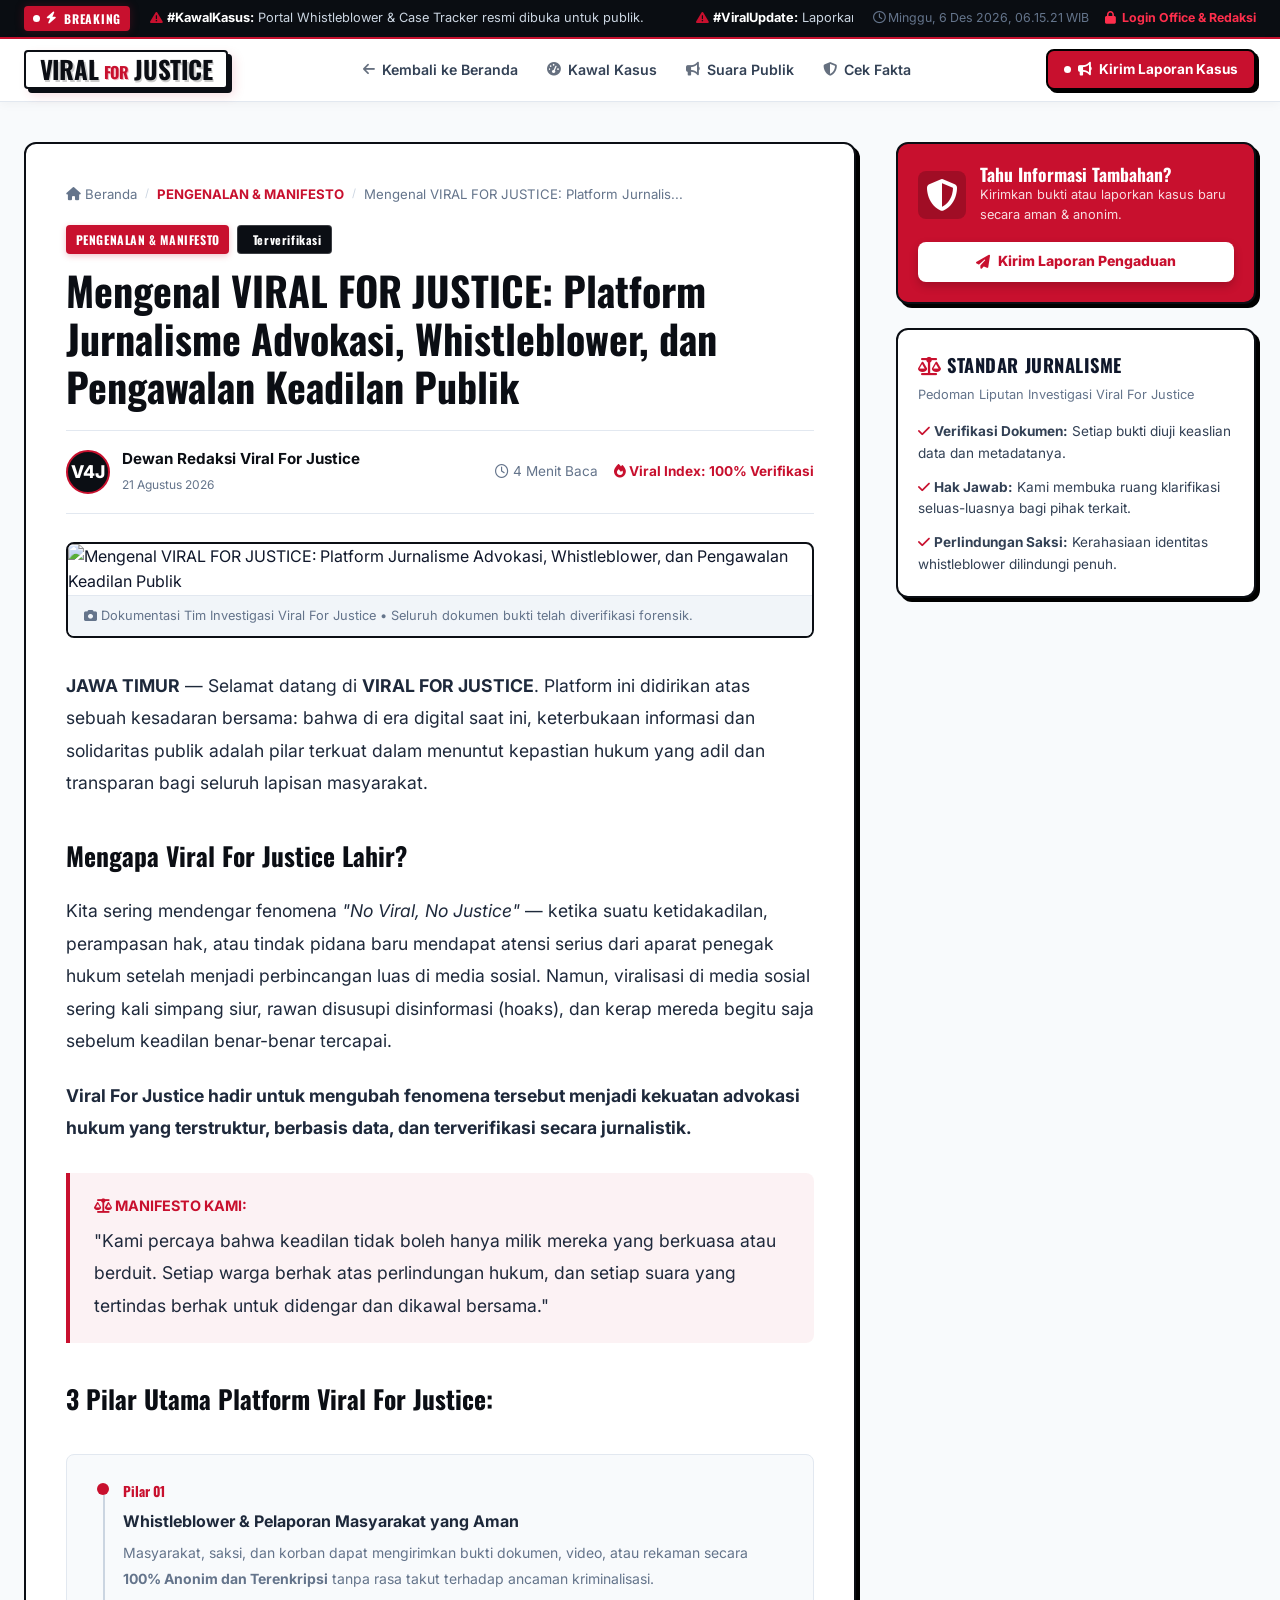
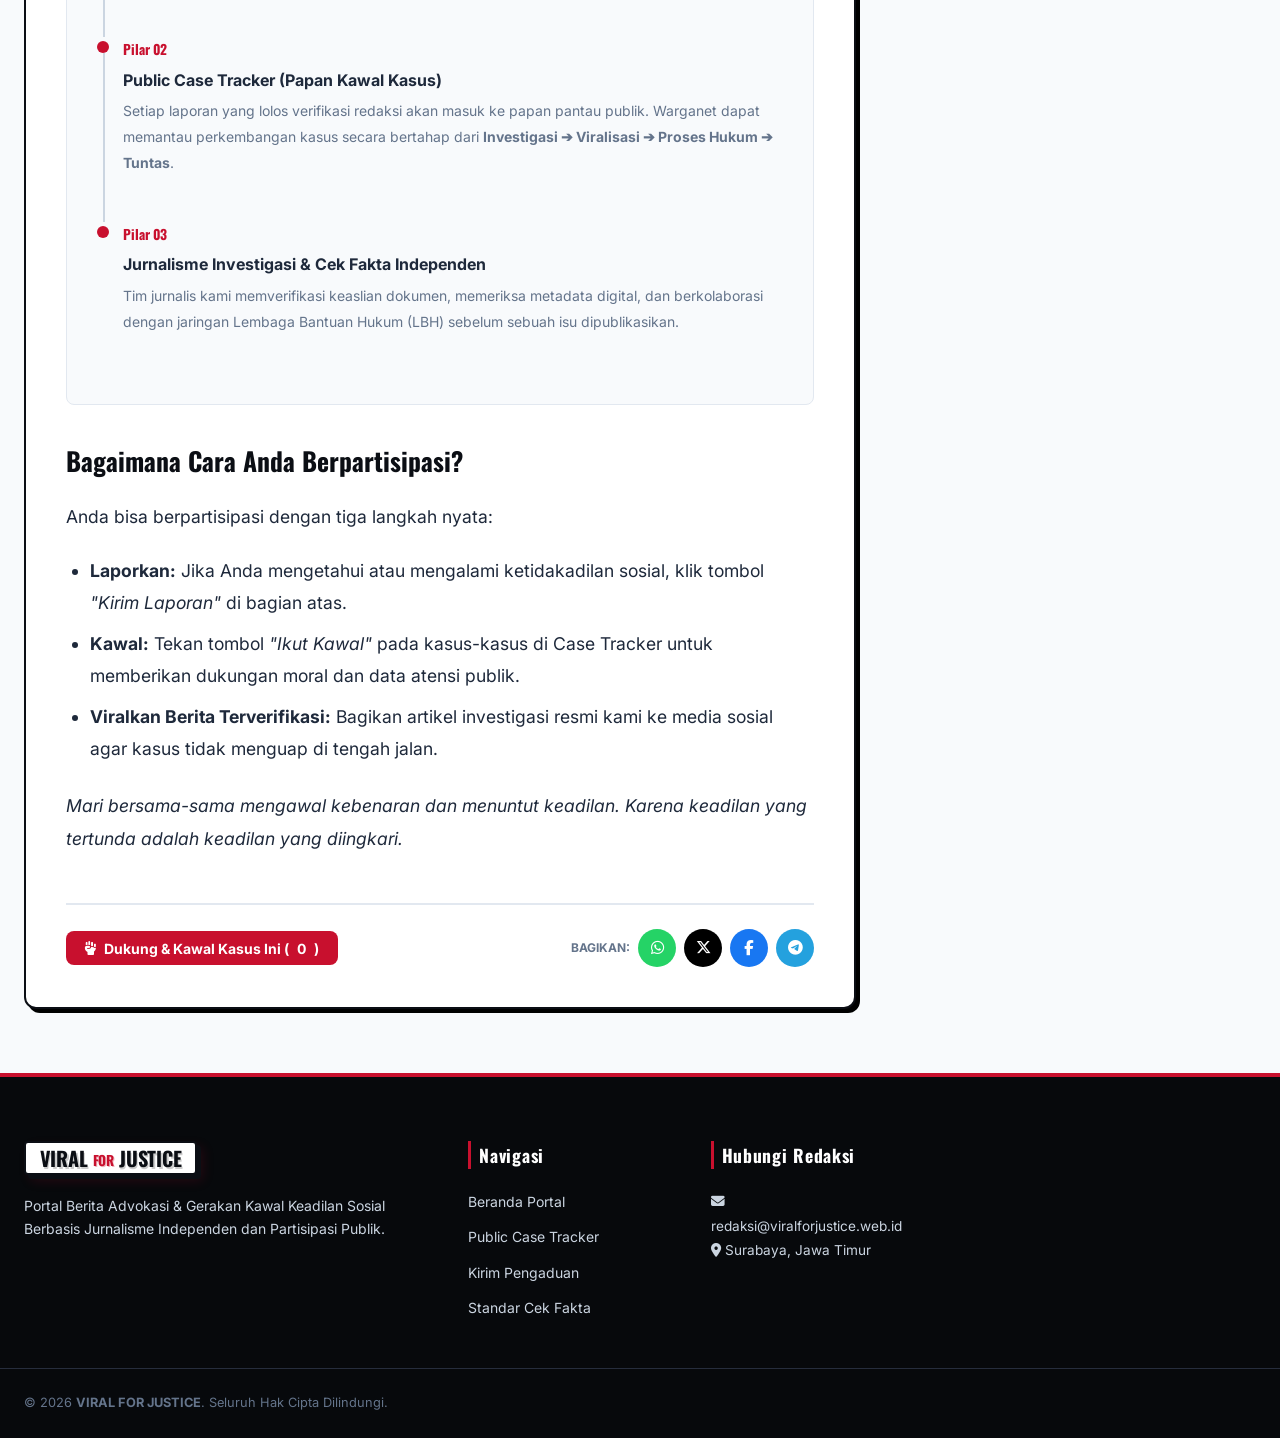
==== commit 40b44169: "feat: Replace popup report modal with dedicated standalone lapor.html page for seamless mobile and d" ====
--- a/article.html
+++ b/article.html
@@ -247,7 +247,7 @@
       </nav>
 
       <div class="header-right">
-        <a href="index.html#suaraWargaSection" class="btn btn-report">
+        <a href="lapor.html" class="btn btn-report">
           <span class="pulse-dot"></span>
           <i class="fa-solid fa-bullhorn"></i> <span>Kirim Laporan Kasus</span>
         </a>
@@ -340,7 +340,7 @@
                 <p>Kirimkan bukti atau laporkan kasus baru secara aman & anonim.</p>
               </div>
             </div>
-            <a href="index.html#suaraWargaSection" class="btn btn-white-banner btn-block">
+            <a href="lapor.html" class="btn btn-white-banner btn-block">
               <i class="fa-solid fa-paper-plane"></i> Kirim Laporan Pengaduan
             </a>
           </div>
@@ -385,7 +385,7 @@
         <ul>
           <li><a href="index.html">Beranda Portal</a></li>
           <li><a href="index.html#caseTrackerSection">Public Case Tracker</a></li>
-          <li><a href="index.html#suaraWargaSection">Kirim Pengaduan</a></li>
+          <li><a href="lapor.html">Kirim Pengaduan</a></li>
           <li><a href="index.html#cekFaktaSection">Standar Cek Fakta</a></li>
         </ul>
       </div>
